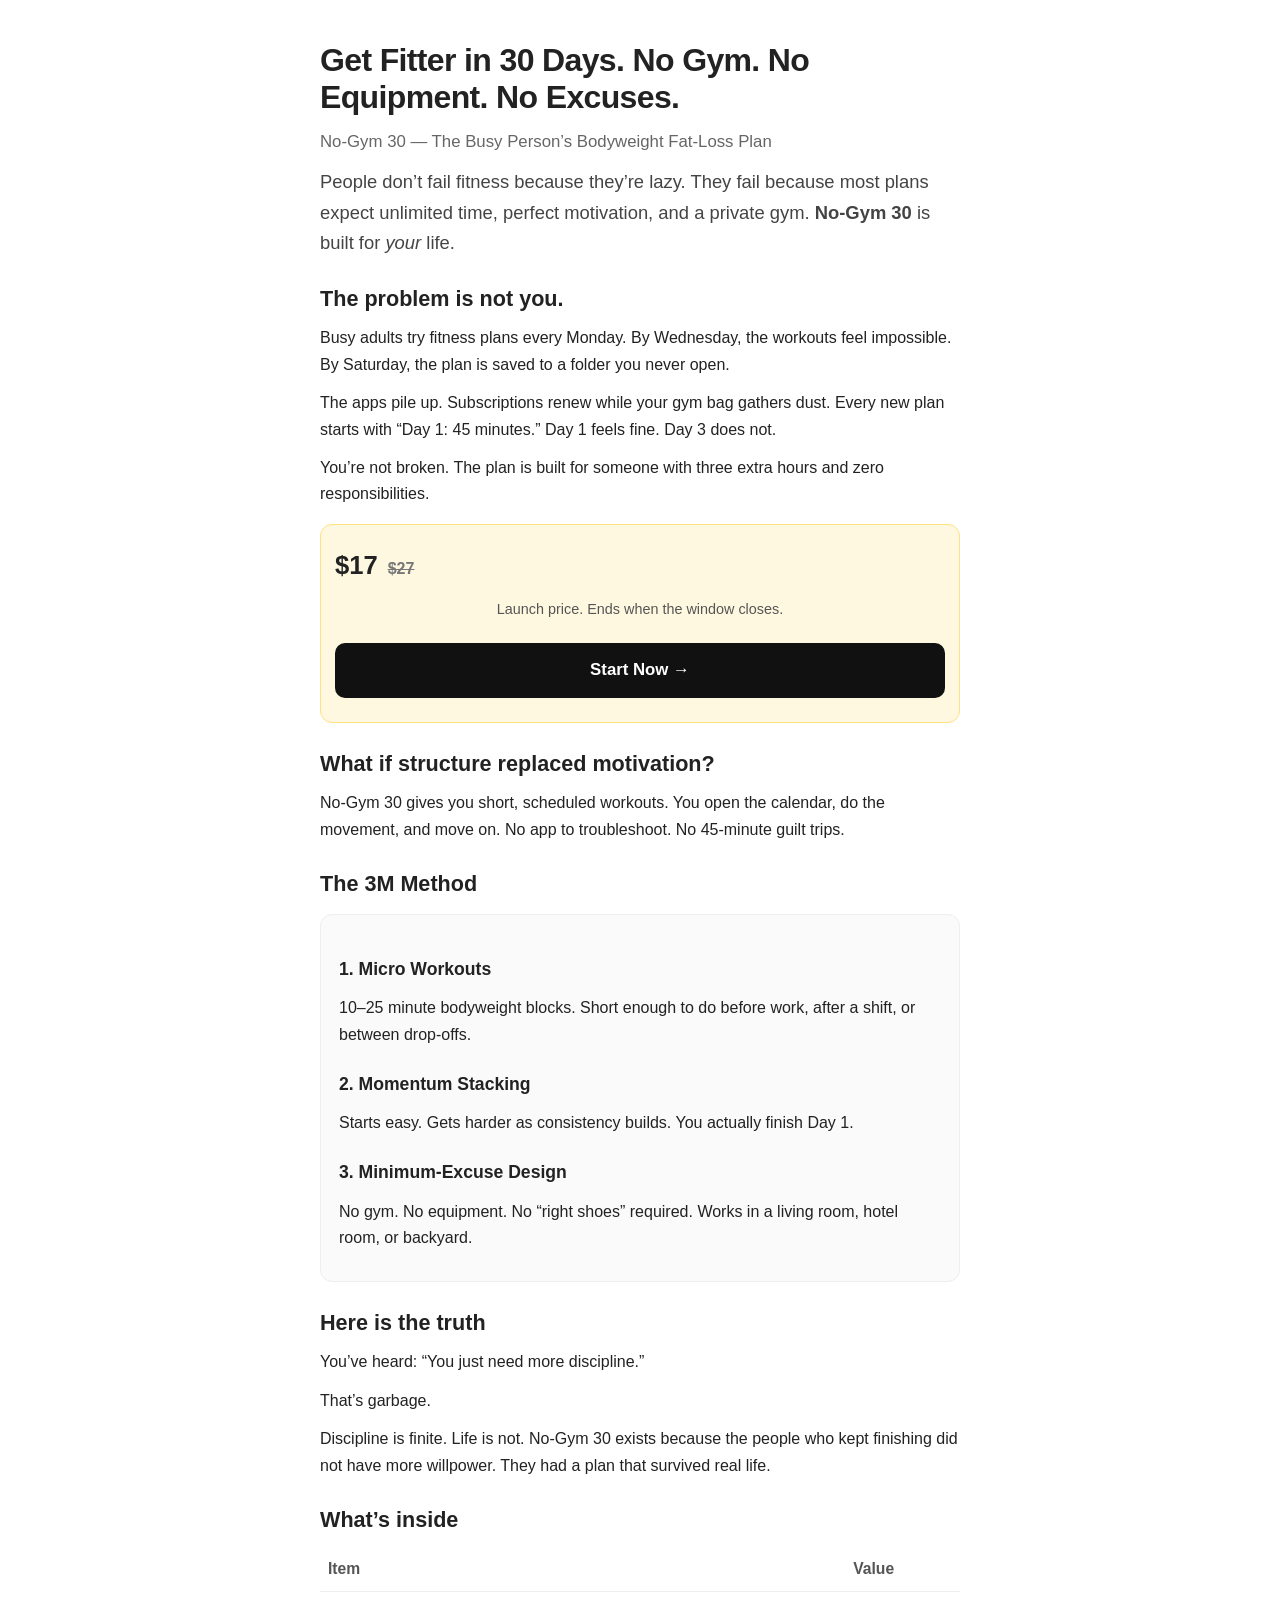
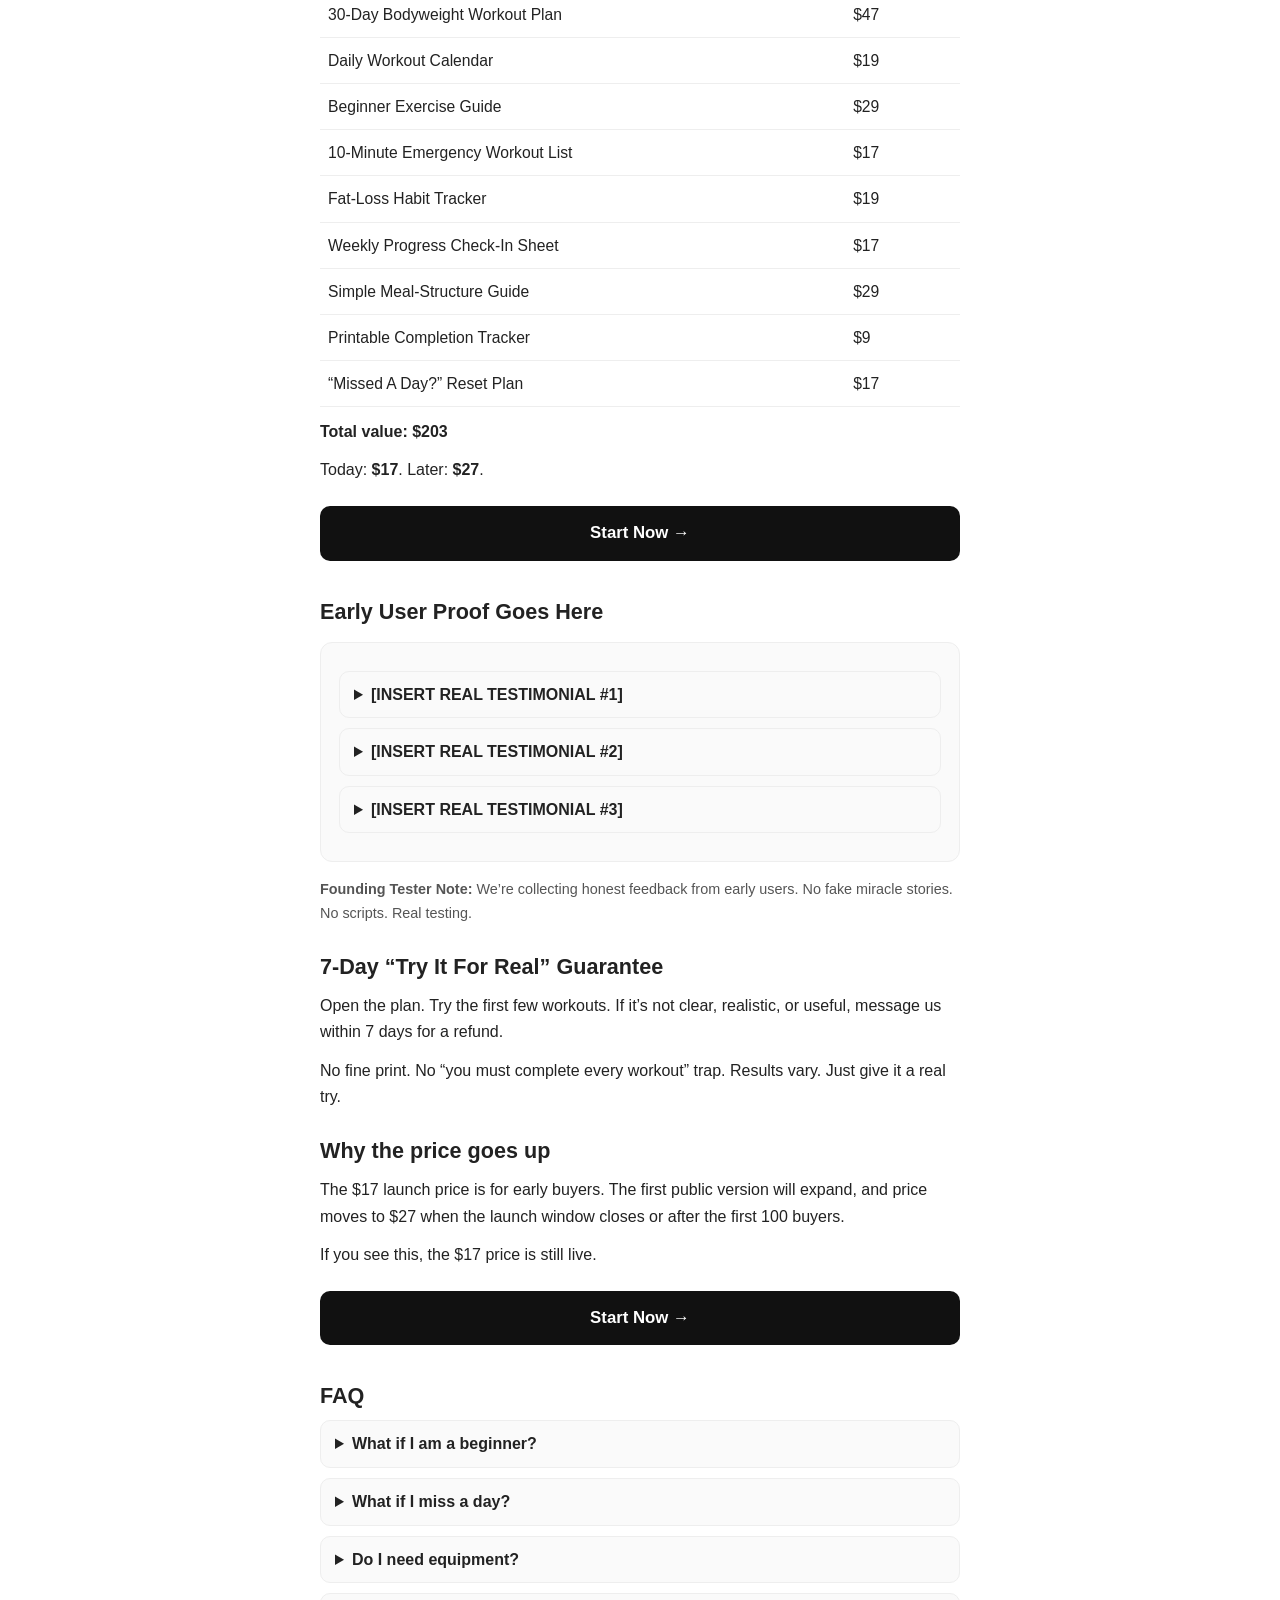
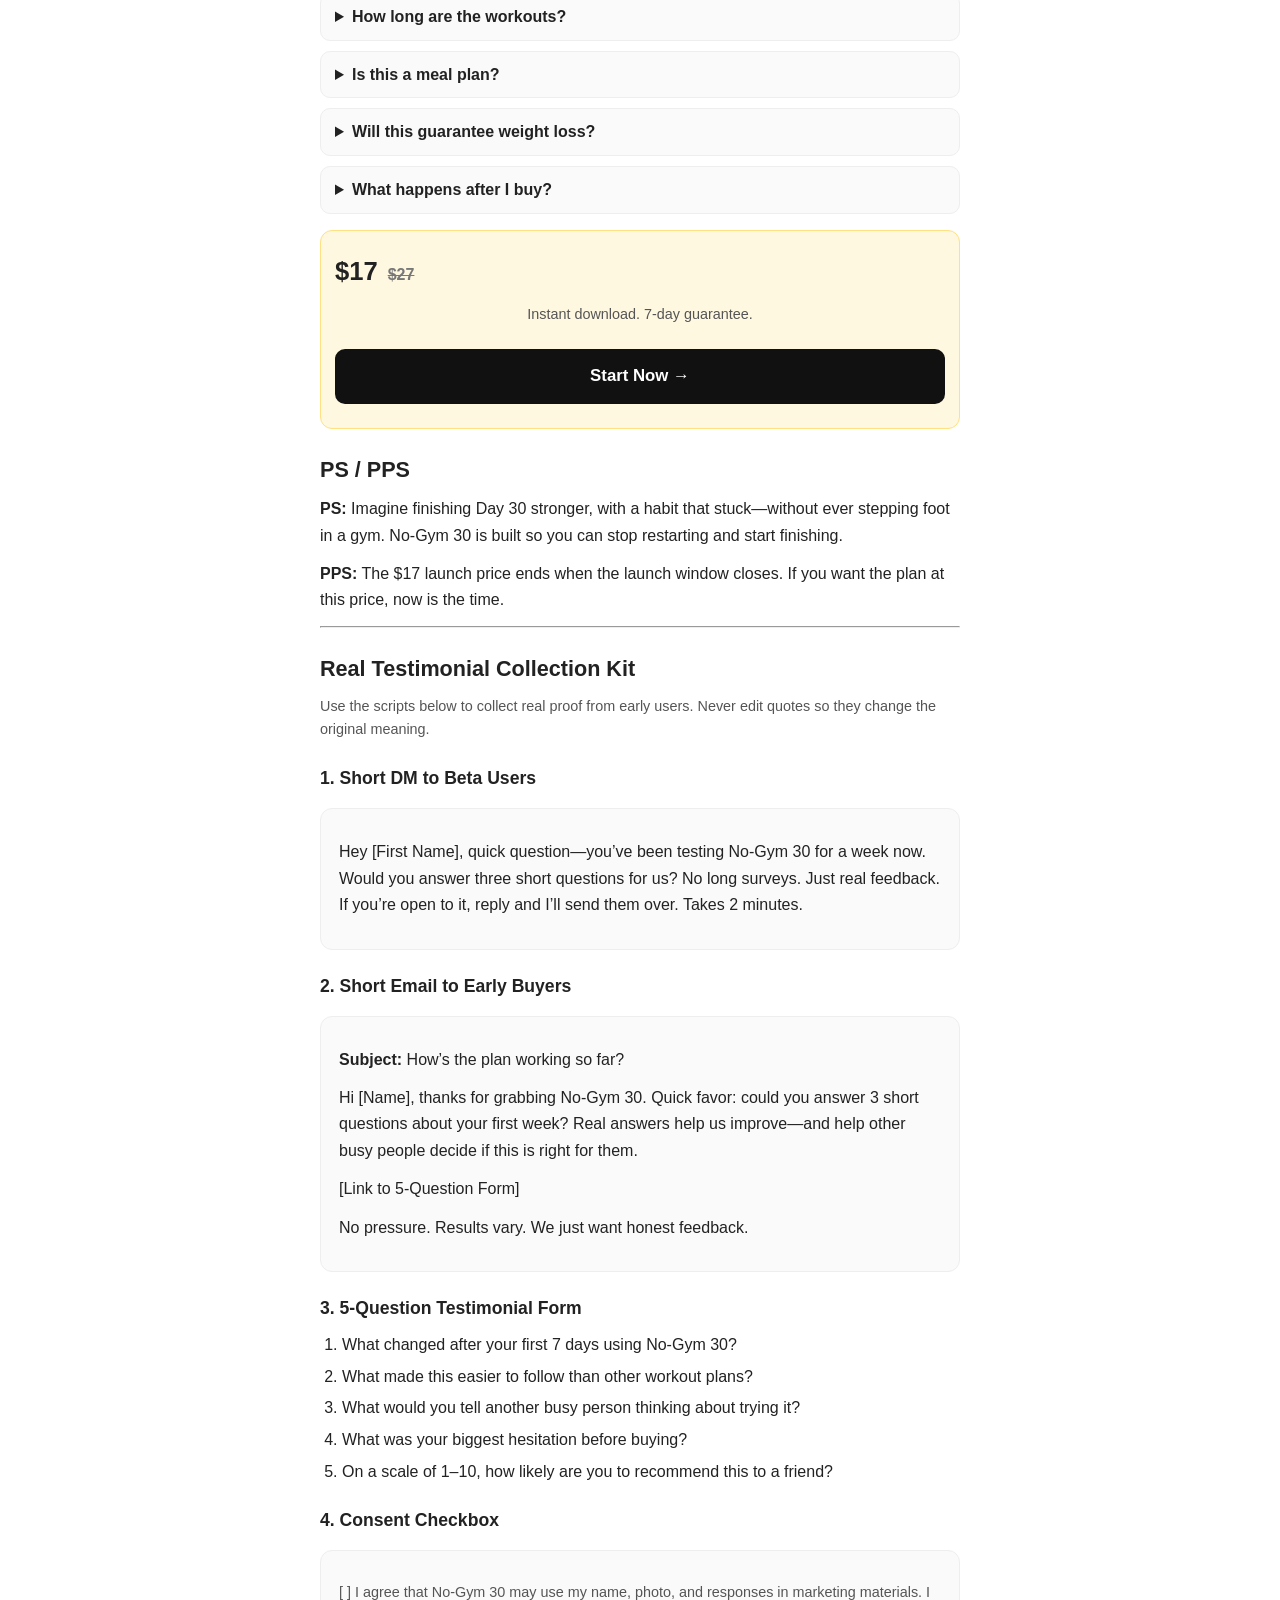
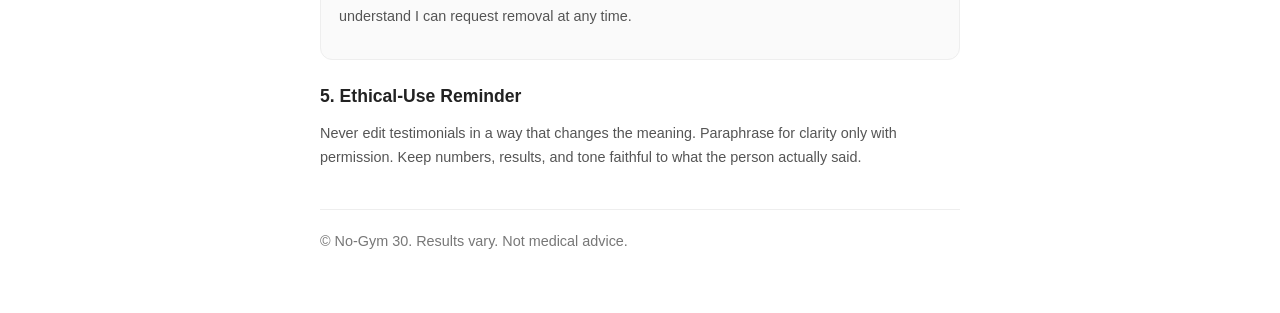
==== index.html @ 61592e8e "Initial No-Gym 30 landing page with checkout" ====
<!DOCTYPE html>
<html lang="en">
<head>
<meta charset="UTF-8">
<meta name="viewport" content="width=device-width, initial-scale=1.0">
<title>No-Gym 30 — The Busy Person’s Bodyweight Fat-Loss Plan</title>
<meta name="description" content="A simple, structured 30-day bodyweight plan for busy adults. No gym. No equipment. No long workouts. Start at $17.">
<style>
  * { box-sizing: border-box; }
  body {
    margin: 0;
    font-family: -apple-system, BlinkMacSystemFont, "Segoe UI", Roboto, Helvetica, Arial, sans-serif;
    color: #222;
    background: #fff;
    line-height: 1.6;
    -webkit-font-smoothing: antialiased;
  }
  .container {
    max-width: 680px;
    margin: 0 auto;
    padding: 24px 20px 60px;
  }
  h1 {
    font-size: 2rem;
    line-height: 1.15;
    font-weight: 800;
    letter-spacing: -0.02em;
    margin: 18px 0 8px;
  }
  h2 {
    font-size: 1.35rem;
    line-height: 1.25;
    font-weight: 700;
    margin: 28px 0 10px;
  }
  h3 {
    font-size: 1.1rem;
    font-weight: 700;
    margin: 22px 0 8px;
  }
  p {
    font-size: 1rem;
    line-height: 1.65;
    margin: 12px 0;
  }
  .lead {
    font-size: 1.15rem;
    color: #444;
  }
  .tagline {
    color: #666;
    font-size: 1.05rem;
  }
  .btn {
    display: inline-block;
    background: #111;
    color: #fff;
    padding: 14px 18px;
    border-radius: 10px;
    font-weight: 700;
    text-decoration: none;
    font-size: 1.05rem;
    width: 100%;
    text-align: center;
    margin: 10px 0;
    border: none;
    cursor: pointer;
  }
  .btn:hover { background: #222; }
  .price-row {
    display: flex;
    align-items: baseline;
    gap: 10px;
    margin: 6px 0 4px;
    font-weight: 700;
  }
  .price-now { font-size: 1.6rem; }
  .price-was { font-size: 1rem; color: #777; text-decoration: line-through; }
  .box {
    background: #fafafa;
    border: 1px solid #eee;
    border-radius: 12px;
    padding: 18px;
    margin: 16px 0;
  }
  ul, ol {
    padding-left: 22px;
    margin: 10px 0;
  }
  li { margin: 6px 0; }
  table {
    width: 100%;
    border-collapse: collapse;
    margin: 12px 0;
  }
  th, td {
    text-align: left;
    padding: 10px 8px;
    border-bottom: 1px solid #eee;
    font-size: 0.98rem;
  }
  th { color: #555; font-weight: 600; }
  .small { color: #555; font-size: 0.9rem; }
  .cta-strip {
    background: #fff8e1;
    border: 1px solid #ffe082;
    border-radius: 12px;
    padding: 14px;
    margin: 16px 0;
    text-align: center;
  }
  details {
    border: 1px solid #eee;
    border-radius: 10px;
    padding: 10px 14px;
    margin: 10px 0;
    background: #fafafa;
  }
  summary { font-weight: 700; cursor: pointer; }
  .hidden { display: none; }
</style>
</head>
<body>
<div class="container">
  <header>
    <h1>Get Fitter in 30 Days. No Gym. No Equipment. No Excuses.</h1>
    <p class="tagline">No-Gym 30 — The Busy Person’s Bodyweight Fat-Loss Plan</p>
  </header>

  <p class="lead">
    People don’t fail fitness because they’re lazy. They fail because most plans expect unlimited time, perfect motivation, and a private gym. <strong>No-Gym 30</strong> is built for <em>your</em> life.
  </p>

  <h2>The problem is not you.</h2>
  <p>Busy adults try fitness plans every Monday. By Wednesday, the workouts feel impossible. By Saturday, the plan is saved to a folder you never open.</p>
  <p>The apps pile up. Subscriptions renew while your gym bag gathers dust. Every new plan starts with “Day 1: 45 minutes.” Day 1 feels fine. Day 3 does not.</p>
  <p>You’re not broken. The plan is built for someone with three extra hours and zero responsibilities.</p>

  <div class="cta-strip">
    <div class="price-row">
      <div class="price-now">$17</div>
      <div class="price-was">$27</div>
    </div>
    <p class="small">Launch price. Ends when the window closes.</p>
    <a class="btn" href="https://www.paypal.com/ncp/payment/SZ6G72LDYJDAL">Start Now →</a>
  </div>

  <h2>What if structure replaced motivation?</h2>
  <p>No-Gym 30 gives you short, scheduled workouts. You open the calendar, do the movement, and move on. No app to troubleshoot. No 45-minute guilt trips.</p>

  <h2>The 3M Method</h2>
  <div class="box">
    <h3>1. Micro Workouts</h3>
    <p>10–25 minute bodyweight blocks. Short enough to do before work, after a shift, or between drop-offs.</p>

    <h3>2. Momentum Stacking</h3>
    <p>Starts easy. Gets harder as consistency builds. You actually finish Day 1.</p>

    <h3>3. Minimum-Excuse Design</h3>
    <p>No gym. No equipment. No “right shoes” required. Works in a living room, hotel room, or backyard.</p>
  </div>

  <h2>Here is the truth</h2>
  <p>You’ve heard: “You just need more discipline.”</p>
  <p>That’s garbage.</p>
  <p>Discipline is finite. Life is not. No-Gym 30 exists because the people who kept finishing did not have more willpower. They had a plan that survived real life.</p>

  <h2>What’s inside</h2>
  <table>
    <tr><th>Item</th><th>Value</th></tr>
    <tr><td>30-Day Bodyweight Workout Plan</td><td>$47</td></tr>
    <tr><td>Daily Workout Calendar</td><td>$19</td></tr>
    <tr><td>Beginner Exercise Guide</td><td>$29</td></tr>
    <tr><td>10-Minute Emergency Workout List</td><td>$17</td></tr>
    <tr><td>Fat-Loss Habit Tracker</td><td>$19</td></tr>
    <tr><td>Weekly Progress Check-In Sheet</td><td>$17</td></tr>
    <tr><td>Simple Meal-Structure Guide</td><td>$29</td></tr>
    <tr><td>Printable Completion Tracker</td><td>$9</td></tr>
    <tr><td>“Missed A Day?” Reset Plan</td><td>$17</td></tr>
  </table>
  <p><strong>Total value: $203</strong></p>
  <p>Today: <strong>$17</strong>. Later: <strong>$27</strong>.</p>

  <a class="btn" href="https://www.paypal.com/ncp/payment/SZ6G72LDYJDAL">Start Now →</a>

  <h2>Early User Proof Goes Here</h2>
  <div class="box">
    <details>
      <summary>[INSERT REAL TESTIMONIAL #1]</summary>
      <p class="small"><strong>Prompt:</strong> “What changed after your first 7 days using No-Gym 30?”</p>
      <p class="small">Insert real quote here. Name and photo only if they consent.</p>
    </details>
    <details>
      <summary>[INSERT REAL TESTIMONIAL #2]</summary>
      <p class="small"><strong>Prompt:</strong> “What made this easier to follow than other workout plans?”</p>
      <p class="small">Insert real quote here.</p>
    </details>
    <details>
      <summary>[INSERT REAL TESTIMONIAL #3]</summary>
      <p class="small"><strong>Prompt:</strong> “What would you tell another busy person thinking about trying it?”</p>
      <p class="small">Insert real quote here.</p>
    </details>
  </div>
  <p class="small"><strong>Founding Tester Note:</strong> We’re collecting honest feedback from early users. No fake miracle stories. No scripts. Real testing.</p>

  <h2>7-Day “Try It For Real” Guarantee</h2>
  <p>Open the plan. Try the first few workouts. If it’s not clear, realistic, or useful, message us within 7 days for a refund.</p>
  <p>No fine print. No “you must complete every workout” trap. Results vary. Just give it a real try.</p>

  <h2>Why the price goes up</h2>
  <p>The $17 launch price is for early buyers. The first public version will expand, and price moves to $27 when the launch window closes or after the first 100 buyers.</p>
  <p>If you see this, the $17 price is still live.</p>

  <a class="btn" href="https://www.paypal.com/ncp/payment/SZ6G72LDYJDAL">Start Now →</a>

  <h2>FAQ</h2>
  <details>
    <summary>What if I am a beginner?</summary>
    <p>Perfect. The plan starts easy and adds difficulty gradually. The Beginner Exercise Guide explains every movement.</p>
  </details>
  <details>
    <summary>What if I miss a day?</summary>
    <p>Use the “Missed A Day?” Reset Plan. One off day does not ruin the process.</p>
  </details>
  <details>
    <summary>Do I need equipment?</summary>
    <p>No. Every workout uses bodyweight only.</p>
  </details>
  <details>
    <summary>How long are the workouts?</summary>
    <p>10–25 minutes. Some days shorter. A few longer. All built for real schedules.</p>
  </details>
  <details>
    <summary>Is this a meal plan?</summary>
    <p>No. It includes a Simple Meal-Structure Guide for basic fat-loss nutrition habits. No extreme diets.</p>
  </details>
  <details>
    <summary>Will this guarantee weight loss?</summary>
    <p>No plan guarantees specific results. We guarantee a usable, realistic program. Results depend on consistency, starting point, and effort.</p>
  </details>
  <details>
    <summary>What happens after I buy?</summary>
    <p>Instant digital access. Download the files, open the calendar, start Day 1 in minutes.</p>
  </details>

  <div class="cta-strip">
    <div class="price-row">
      <div class="price-now">$17</div>
      <div class="price-was">$27</div>
    </div>
    <p class="small">Instant download. 7-day guarantee.</p>
    <a class="btn" href="https://www.paypal.com/ncp/payment/SZ6G72LDYJDAL">Start Now →</a>
  </div>

  <h2>PS / PPS</h2>
  <p><strong>PS:</strong> Imagine finishing Day 30 stronger, with a habit that stuck—without ever stepping foot in a gym. No-Gym 30 is built so you can stop restarting and start finishing.</p>
  <p><strong>PPS:</strong> The $17 launch price ends when the launch window closes. If you want the plan at this price, now is the time.</p>

  <hr>
  <h2>Real Testimonial Collection Kit</h2>
  <p class="small">Use the scripts below to collect real proof from early users. Never edit quotes so they change the original meaning.</p>

  <h3>1. Short DM to Beta Users</h3>
  <div class="box">
    <p>Hey [First Name], quick question—you’ve been testing No-Gym 30 for a week now. Would you answer three short questions for us? No long surveys. Just real feedback. If you’re open to it, reply and I’ll send them over. Takes 2 minutes.</p>
  </div>

  <h3>2. Short Email to Early Buyers</h3>
  <div class="box">
    <p><strong>Subject:</strong> How’s the plan working so far?</p>
    <p>Hi [Name], thanks for grabbing No-Gym 30. Quick favor: could you answer 3 short questions about your first week? Real answers help us improve—and help other busy people decide if this is right for them.</p>
    <p>[Link to 5-Question Form]</p>
    <p>No pressure. Results vary. We just want honest feedback.</p>
  </div>

  <h3>3. 5-Question Testimonial Form</h3>
  <ol>
    <li>What changed after your first 7 days using No-Gym 30?</li>
    <li>What made this easier to follow than other workout plans?</li>
    <li>What would you tell another busy person thinking about trying it?</li>
    <li>What was your biggest hesitation before buying?</li>
    <li>On a scale of 1–10, how likely are you to recommend this to a friend?</li>
  </ol>

  <h3>4. Consent Checkbox</h3>
  <div class="box">
    <p class="small">[ ] I agree that No-Gym 30 may use my name, photo, and responses in marketing materials. I understand I can request removal at any time.</p>
  </div>

  <h3>5. Ethical-Use Reminder</h3>
  <p class="small">Never edit testimonials in a way that changes the meaning. Paraphrase for clarity only with permission. Keep numbers, results, and tone faithful to what the person actually said.</p>

  <footer style="margin-top: 40px; padding-top: 20px; border-top: 1px solid #eee; color: #777; font-size: 0.9rem;">
    © No-Gym 30. Results vary. Not medical advice.
  </footer>
</div>
</body>
</html>
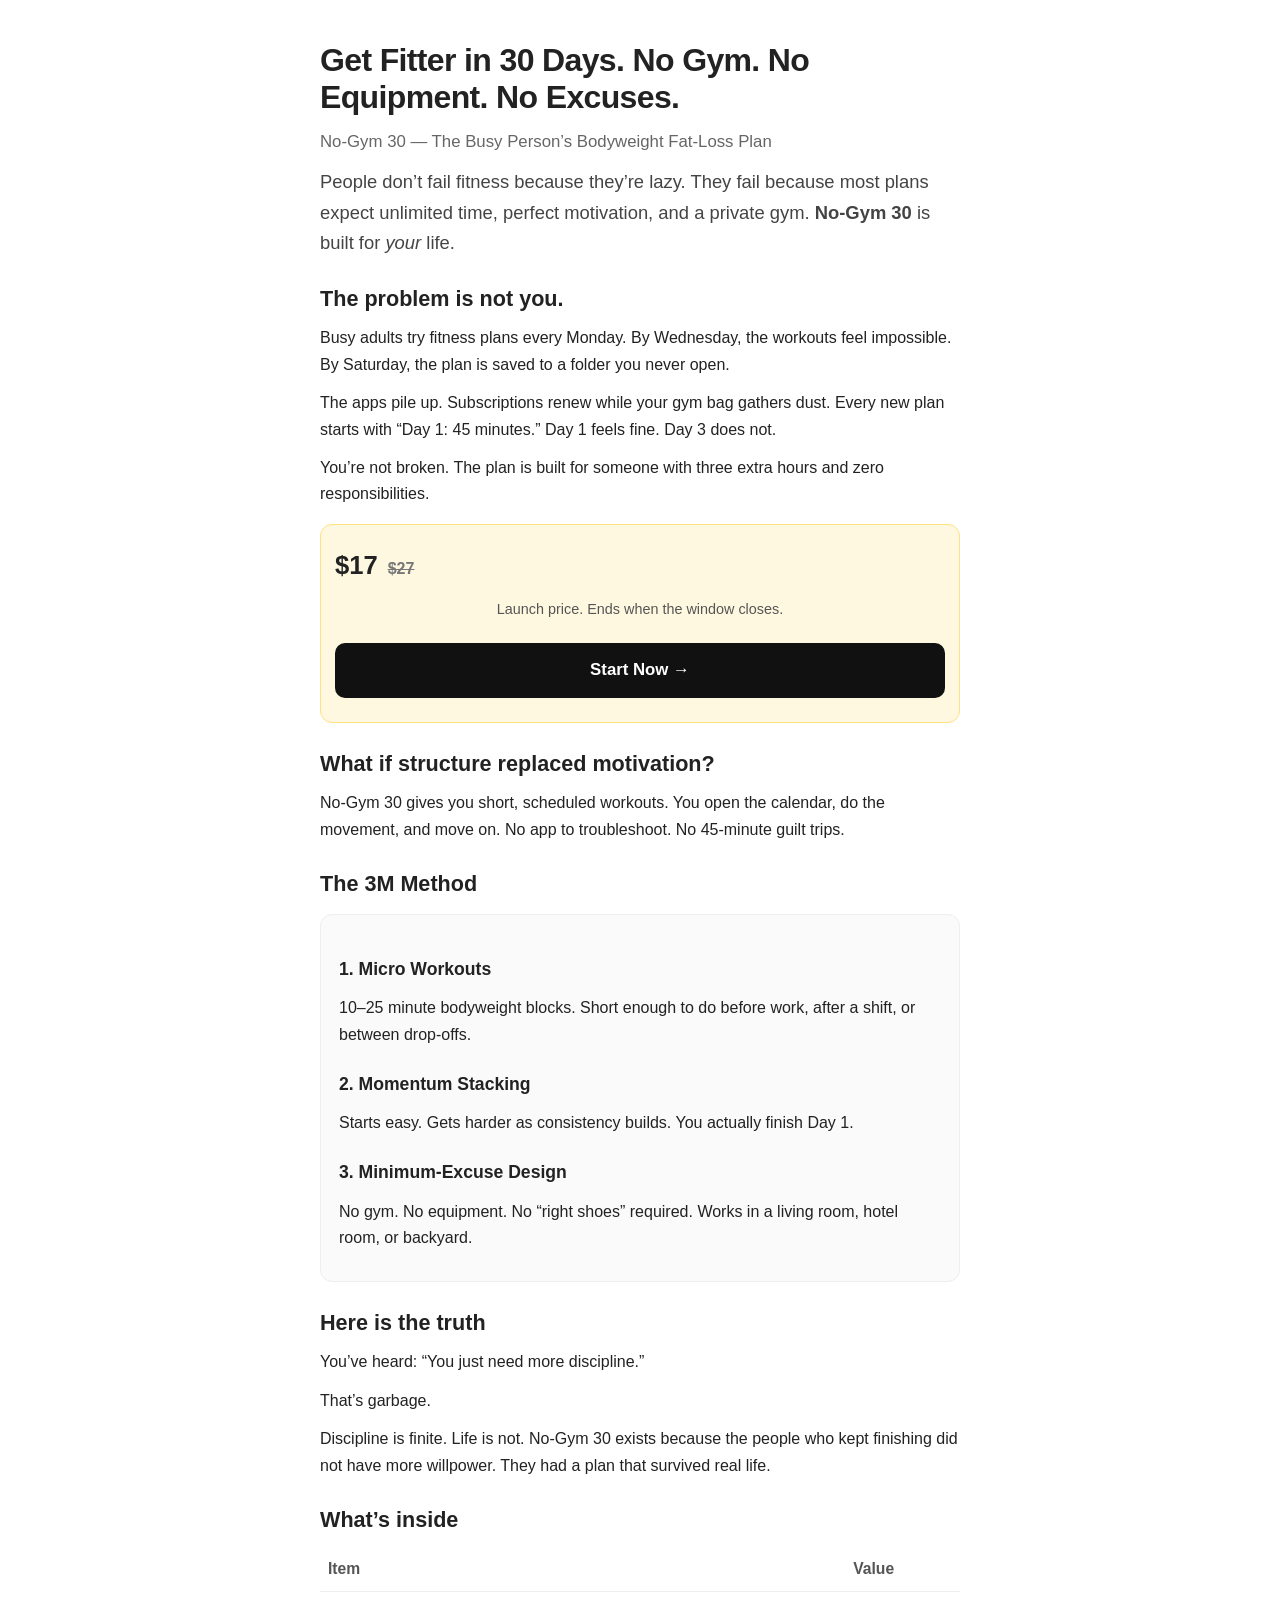
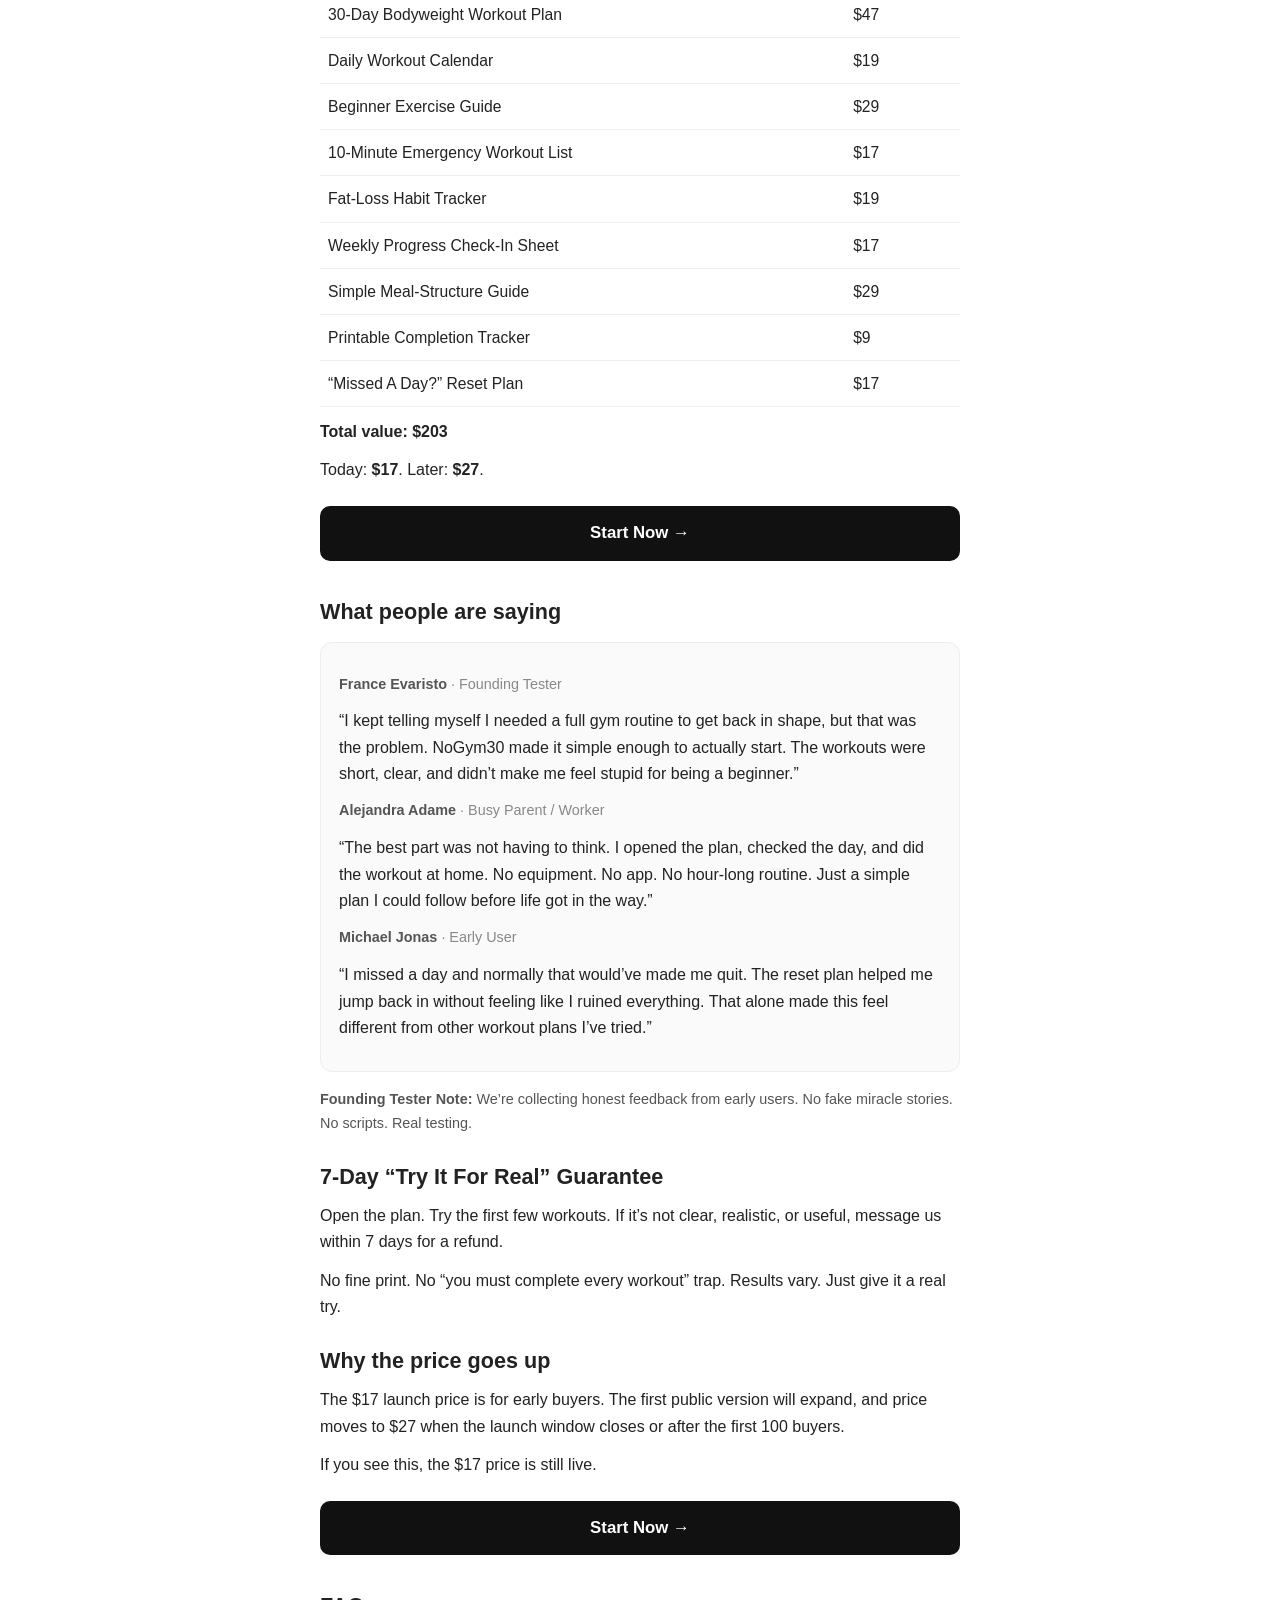
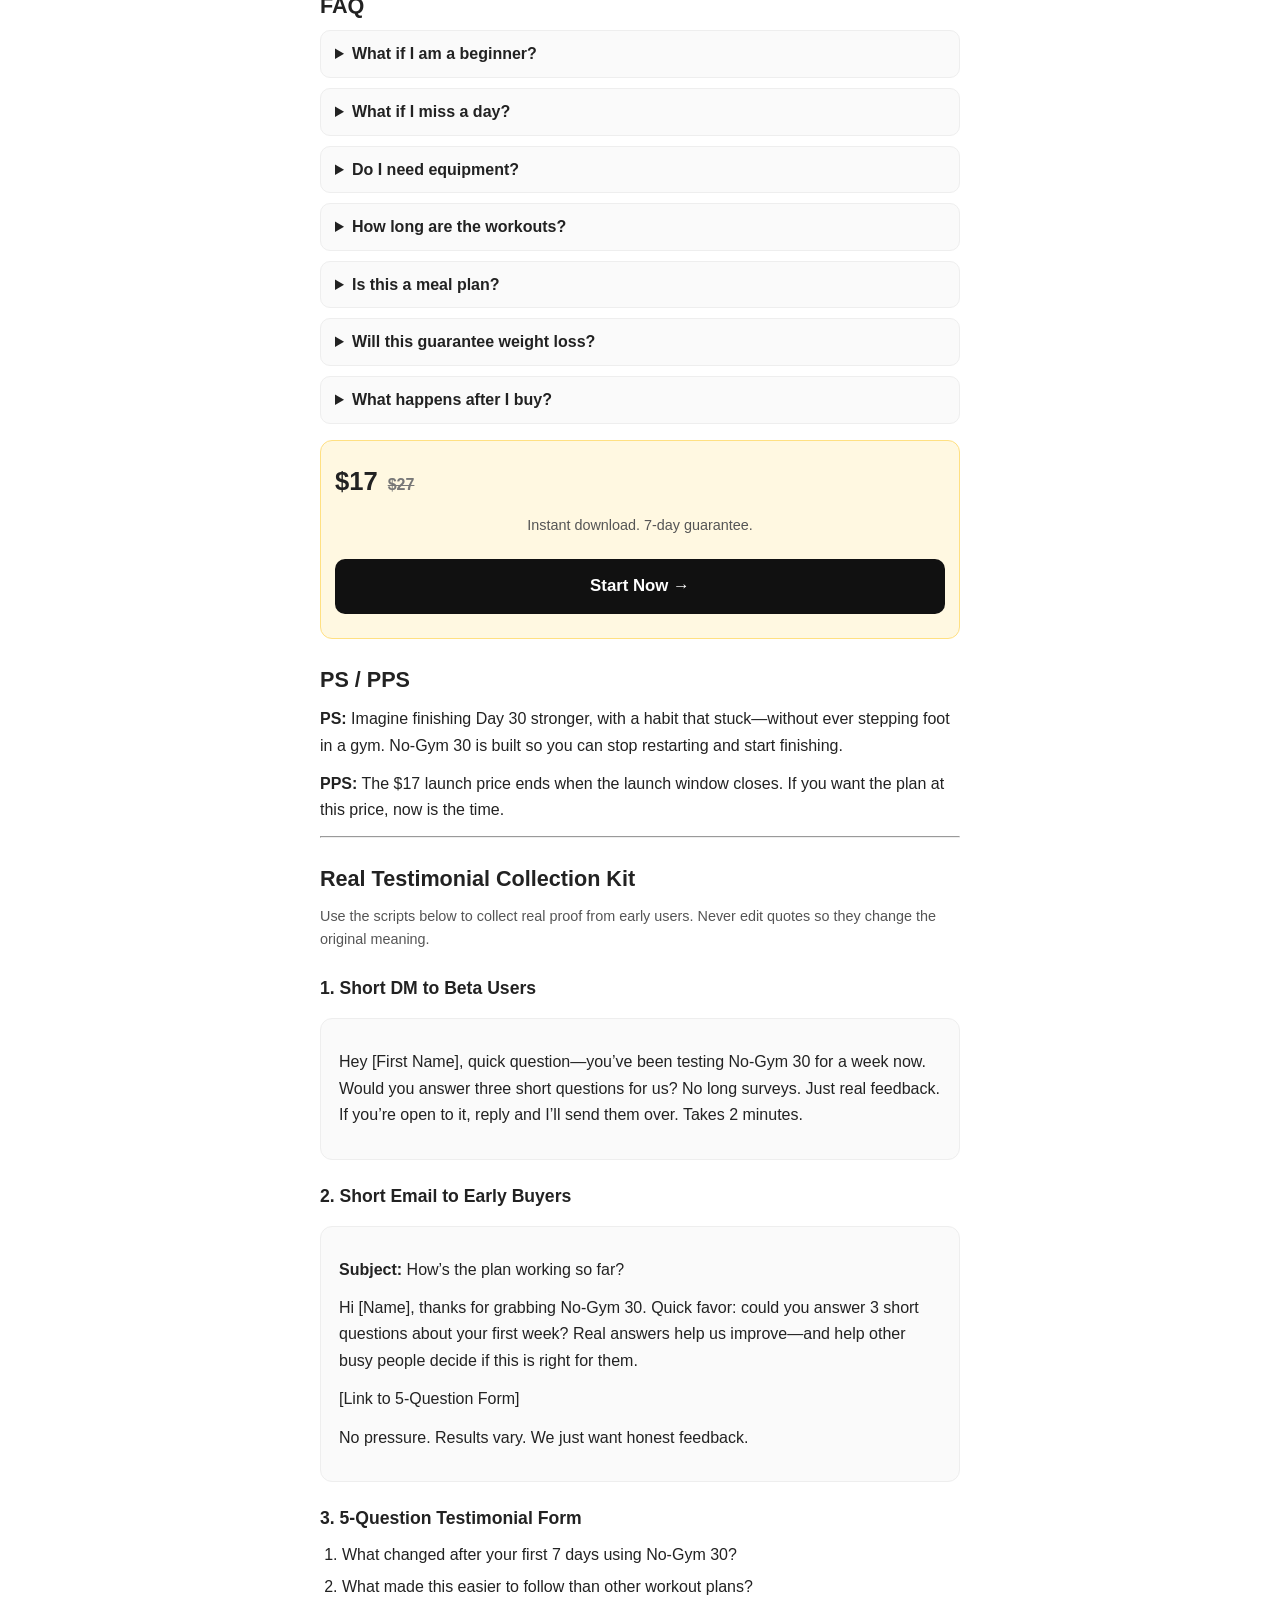
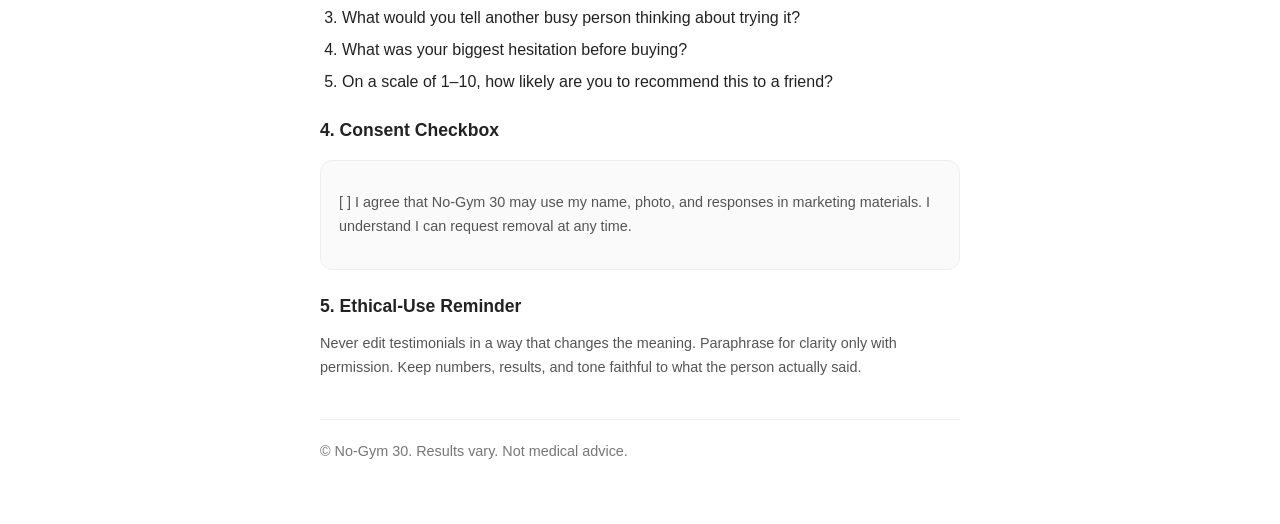
==== commit 66f12d58: "Add real testimonials to live sales page" ====
--- a/index.html
+++ b/index.html
@@ -183,23 +183,16 @@
 
   <a class="btn" href="https://www.paypal.com/ncp/payment/SZ6G72LDYJDAL">Start Now →</a>
 
-  <h2>Early User Proof Goes Here</h2>
-  <div class="box">
-    <details>
-      <summary>[INSERT REAL TESTIMONIAL #1]</summary>
-      <p class="small"><strong>Prompt:</strong> “What changed after your first 7 days using No-Gym 30?”</p>
-      <p class="small">Insert real quote here. Name and photo only if they consent.</p>
-    </details>
-    <details>
-      <summary>[INSERT REAL TESTIMONIAL #2]</summary>
-      <p class="small"><strong>Prompt:</strong> “What made this easier to follow than other workout plans?”</p>
-      <p class="small">Insert real quote here.</p>
-    </details>
-    <details>
-      <summary>[INSERT REAL TESTIMONIAL #3]</summary>
-      <p class="small"><strong>Prompt:</strong> “What would you tell another busy person thinking about trying it?”</p>
-      <p class="small">Insert real quote here.</p>
-    </details>
+  <h2>What people are saying</h2>
+  <div class="box">
+    <p class="small"><strong>France Evaristo</strong> <span style="color:#888;">· Founding Tester</span></p>
+    <p>“I kept telling myself I needed a full gym routine to get back in shape, but that was the problem. NoGym30 made it simple enough to actually start. The workouts were short, clear, and didn’t make me feel stupid for being a beginner.”</p>
+
+    <p class="small"><strong>Alejandra Adame</strong> <span style="color:#888;">· Busy Parent / Worker</span></p>
+    <p>“The best part was not having to think. I opened the plan, checked the day, and did the workout at home. No equipment. No app. No hour-long routine. Just a simple plan I could follow before life got in the way.”</p>
+
+    <p class="small"><strong>Michael Jonas</strong> <span style="color:#888;">· Early User</span></p>
+    <p>“I missed a day and normally that would’ve made me quit. The reset plan helped me jump back in without feeling like I ruined everything. That alone made this feel different from other workout plans I’ve tried.”</p>
   </div>
   <p class="small"><strong>Founding Tester Note:</strong> We’re collecting honest feedback from early users. No fake miracle stories. No scripts. Real testing.</p>
 
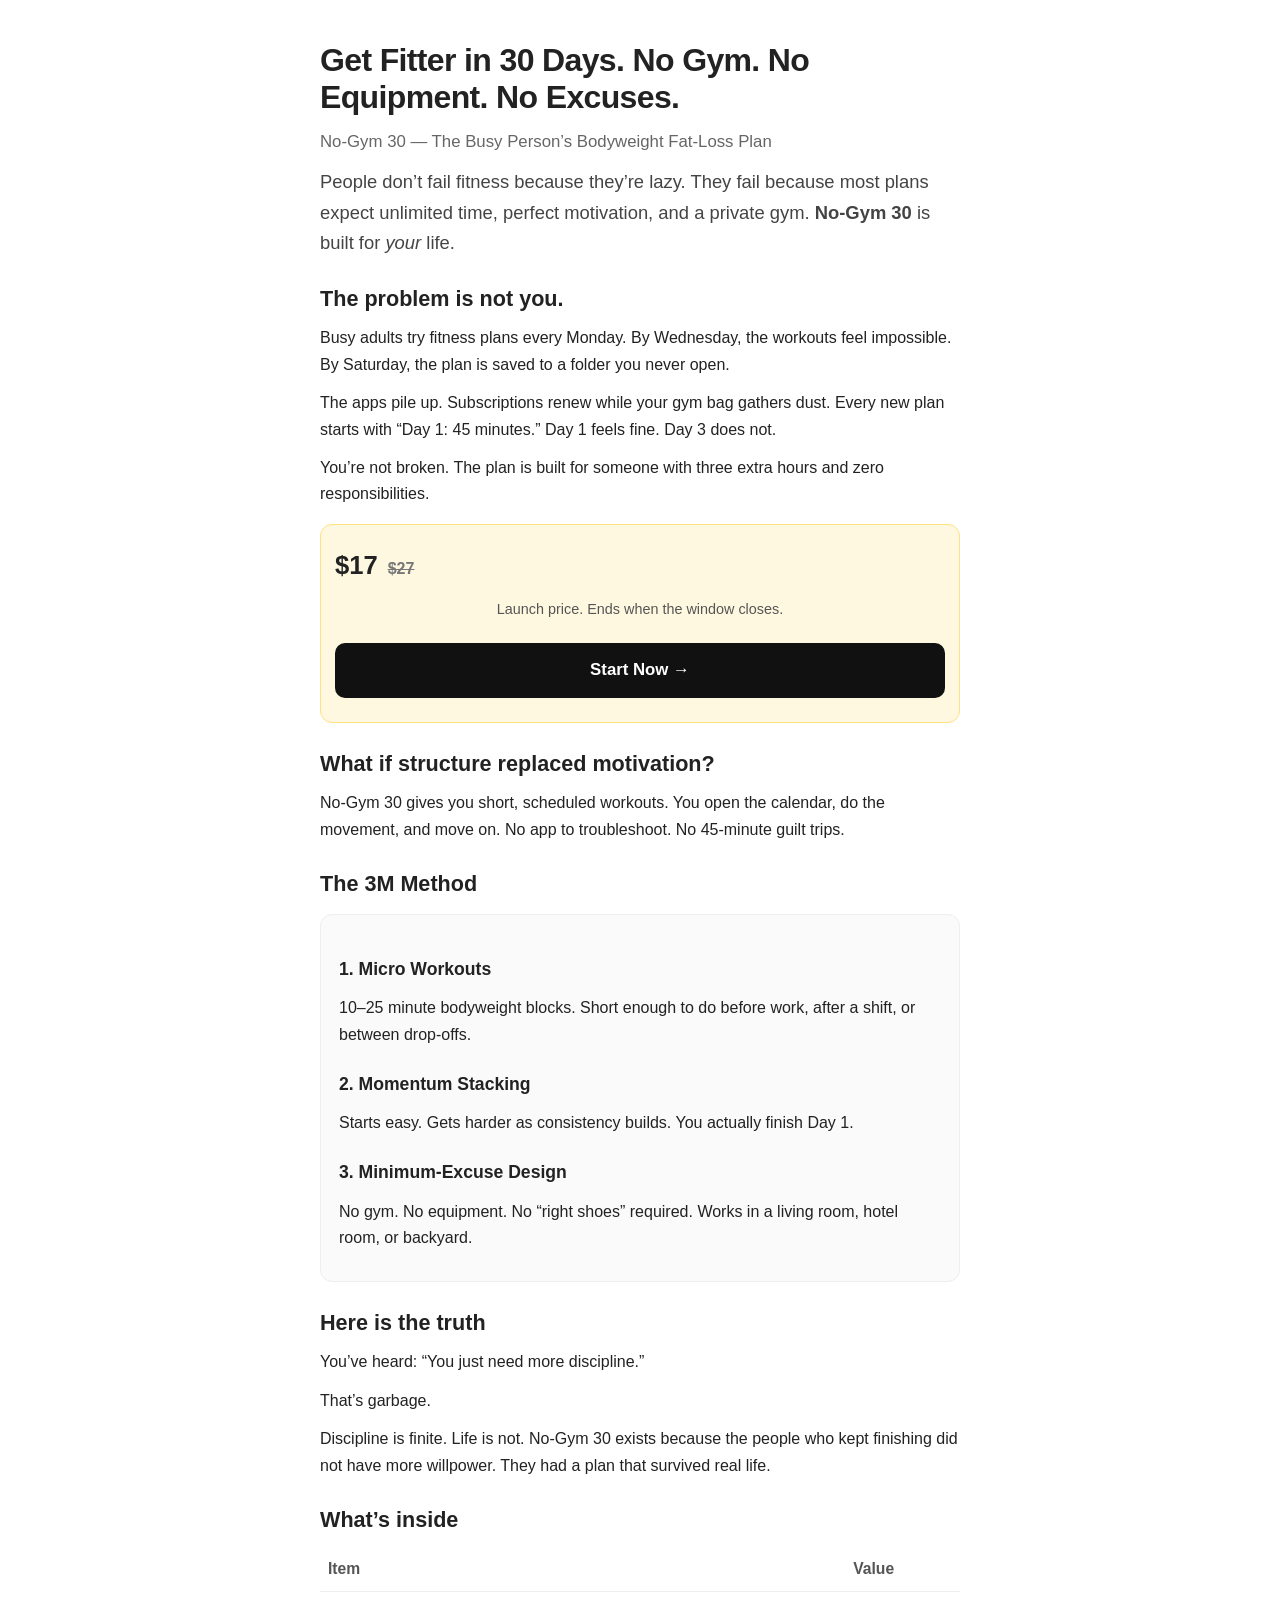
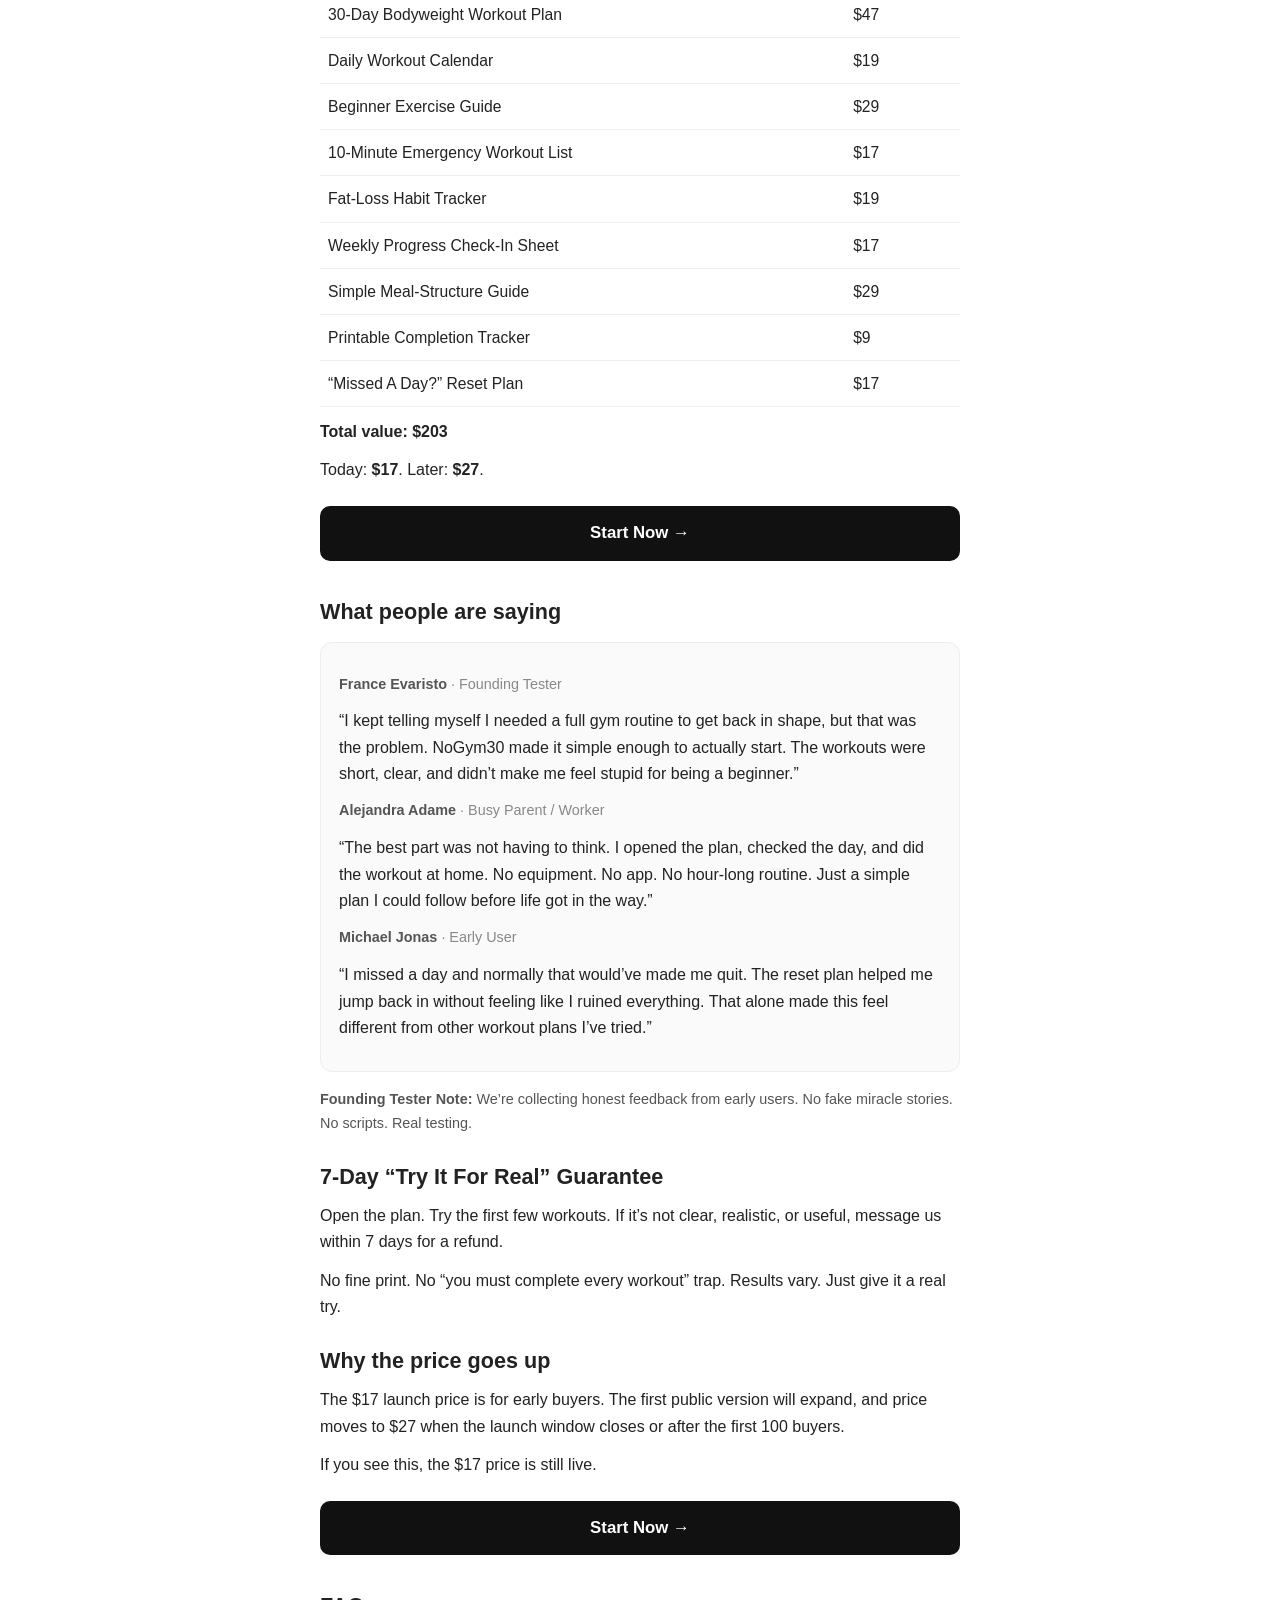
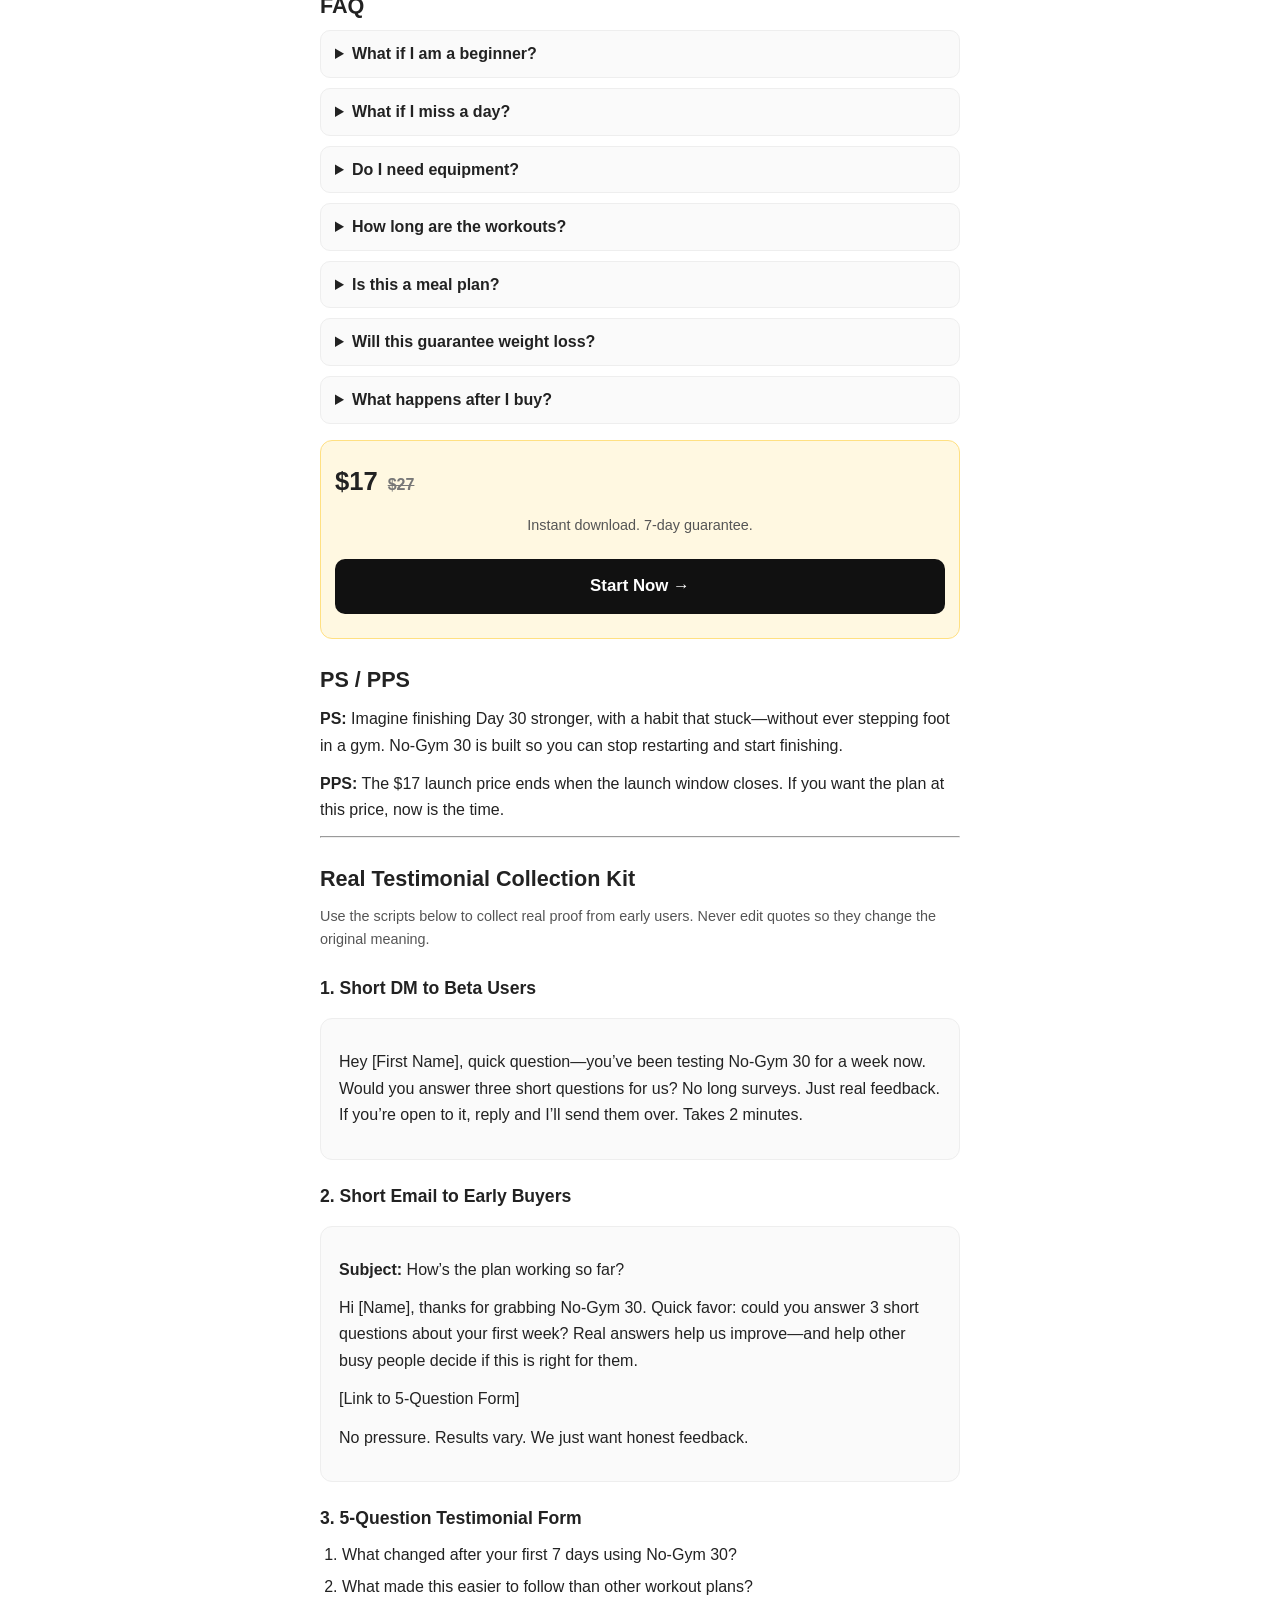
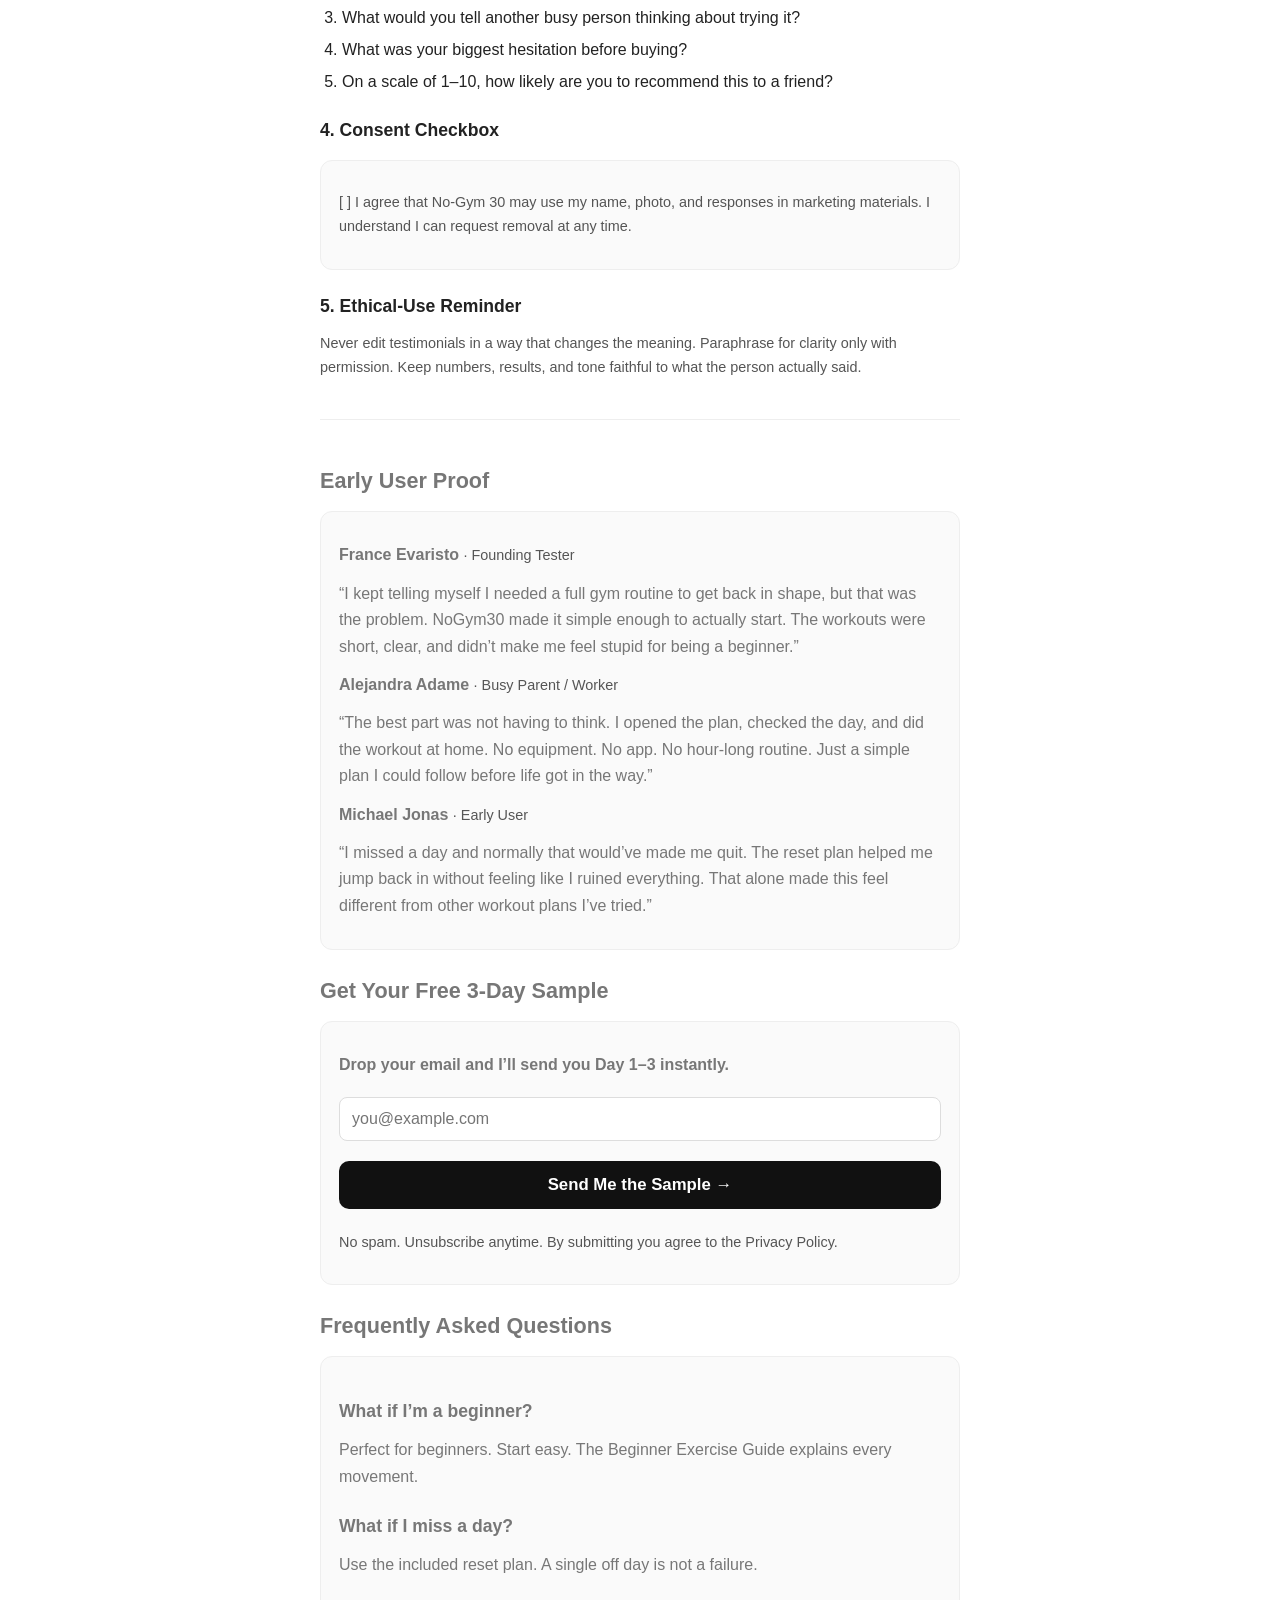
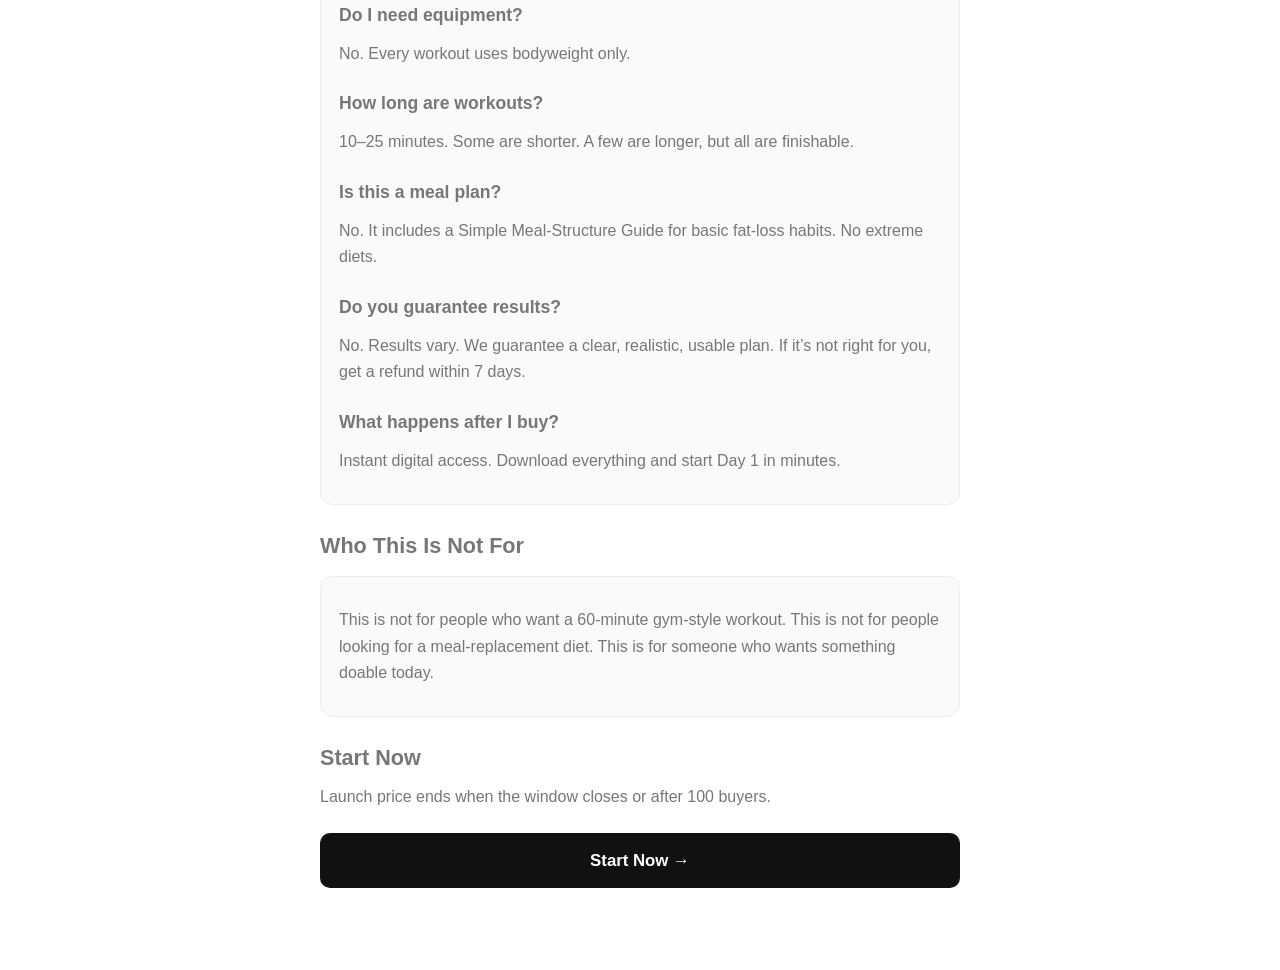
==== commit 342db720: "Add email capture, FAQ, trust sections to live page" ====
--- a/index.html
+++ b/index.html
@@ -3,8 +3,21 @@
 <head>
 <meta charset="UTF-8">
 <meta name="viewport" content="width=device-width, initial-scale=1.0">
-<title>No-Gym 30 — The Busy Person’s Bodyweight Fat-Loss Plan</title>
+<title>No-Gym 30 — The Busy Person's Bodyweight Fat-Loss Plan</title>
 <meta name="description" content="A simple, structured 30-day bodyweight plan for busy adults. No gym. No equipment. No long workouts. Start at $17.">
+
+<!-- Tracking: replace G-XXXXXXXXXX with your GA4 ID, or swap for Plausible -->
+<script async src="https://www.googletagmanager.com/gtag/js?id=G-XXXXXXXXXX"></script>
+<script>
+  window.dataLayer = window.dataLayer || [];
+  function gtag(){dataLayer.push(arguments);}
+  gtag('js', new Date());
+  gtag('config', 'G-XXXXXXXXXX', {
+    page_path: window.location.pathname,
+    enable_link_click_tracking: true,
+    link_selector: 'a[href*="paypal.com"]'
+  });
+</script>
 <style>
   * { box-sizing: border-box; }
   body {
@@ -284,8 +297,58 @@
   <p class="small">Never edit testimonials in a way that changes the meaning. Paraphrase for clarity only with permission. Keep numbers, results, and tone faithful to what the person actually said.</p>
 
   <footer style="margin-top: 40px; padding-top: 20px; border-top: 1px solid #eee; color: #777; font-size: 0.9rem;">
-    © No-Gym 30. Results vary. Not medical advice.
-  </footer>
-</div>
-</body>
-</html>
+    <h2>Early User Proof</h2>
+    <div class="box">
+    <p><strong>France Evaristo</strong> <span class="small">· Founding Tester</span></p>
+    <p>“I kept telling myself I needed a full gym routine to get back in shape, but that was the problem. NoGym30 made it simple enough to actually start. The workouts were short, clear, and didn’t make me feel stupid for being a beginner.”</p>
+    <p><strong>Alejandra Adame</strong> <span class="small">· Busy Parent / Worker</span></p>
+    <p>“The best part was not having to think. I opened the plan, checked the day, and did the workout at home. No equipment. No app. No hour-long routine. Just a simple plan I could follow before life got in the way.”</p>
+    <p><strong>Michael Jonas</strong> <span class="small">· Early User</span></p>
+    <p>“I missed a day and normally that would’ve made me quit. The reset plan helped me jump back in without feeling like I ruined everything. That alone made this feel different from other workout plans I’ve tried.”</p>
+    </div>
+
+    <h2>Get Your Free 3-Day Sample</h2>
+    <div class="box">
+    <p><strong>Drop your email and I’ll send you Day 1–3 instantly.</strong></p>
+    <form action="https://docs.google.com/forms/d/e/FORM_ID_HERE/formResponse" method="post" style="margin:10px 0;">
+    <input type="email" name="entry.EMAIL" placeholder="you@example.com" required style="width:100%;padding:12px;border-radius:8px;border:1px solid #ddd;font-size:16px;margin:6px 0 10px;">
+    <button class="btn" type="submit">Send Me the Sample →</button>
+    </form>
+    <p class="small">No spam. Unsubscribe anytime. By submitting you agree to the Privacy Policy.</p>
+    </div>
+
+    <h2>Frequently Asked Questions</h2>
+    <div class="box">
+    <h3>What if I’m a beginner?</h3>
+    <p>Perfect for beginners. Start easy. The Beginner Exercise Guide explains every movement.</p>
+
+    <h3>What if I miss a day?</h3>
+    <p>Use the included reset plan. A single off day is not a failure.</p>
+
+    <h3>Do I need equipment?</h3>
+    <p>No. Every workout uses bodyweight only.</p>
+
+    <h3>How long are workouts?</h3>
+    <p>10–25 minutes. Some are shorter. A few are longer, but all are finishable.</p>
+
+    <h3>Is this a meal plan?</h3>
+    <p>No. It includes a Simple Meal-Structure Guide for basic fat-loss habits. No extreme diets.</p>
+
+    <h3>Do you guarantee results?</h3>
+    <p>No. Results vary. We guarantee a clear, realistic, usable plan. If it’s not right for you, get a refund within 7 days.</p>
+
+    <h3>What happens after I buy?</h3>
+    <p>Instant digital access. Download everything and start Day 1 in minutes.</p>
+    </div>
+
+    <h2>Who This Is Not For</h2>
+    <div class="box">
+    <p>This is not for people who want a 60-minute gym-style workout. This is not for people looking for a meal-replacement diet. This is for someone who wants something doable today.</p>
+    </div>
+
+    <h2>Start Now</h2>
+    <p>Launch price ends when the window closes or after 100 buyers.</p>
+    <p><a class="btn" href="https://www.paypal.com/ncp/payment/SZ6G72LDYJDAL">Start Now →</a></p>
+    </div>
+    </body>
+    </html>
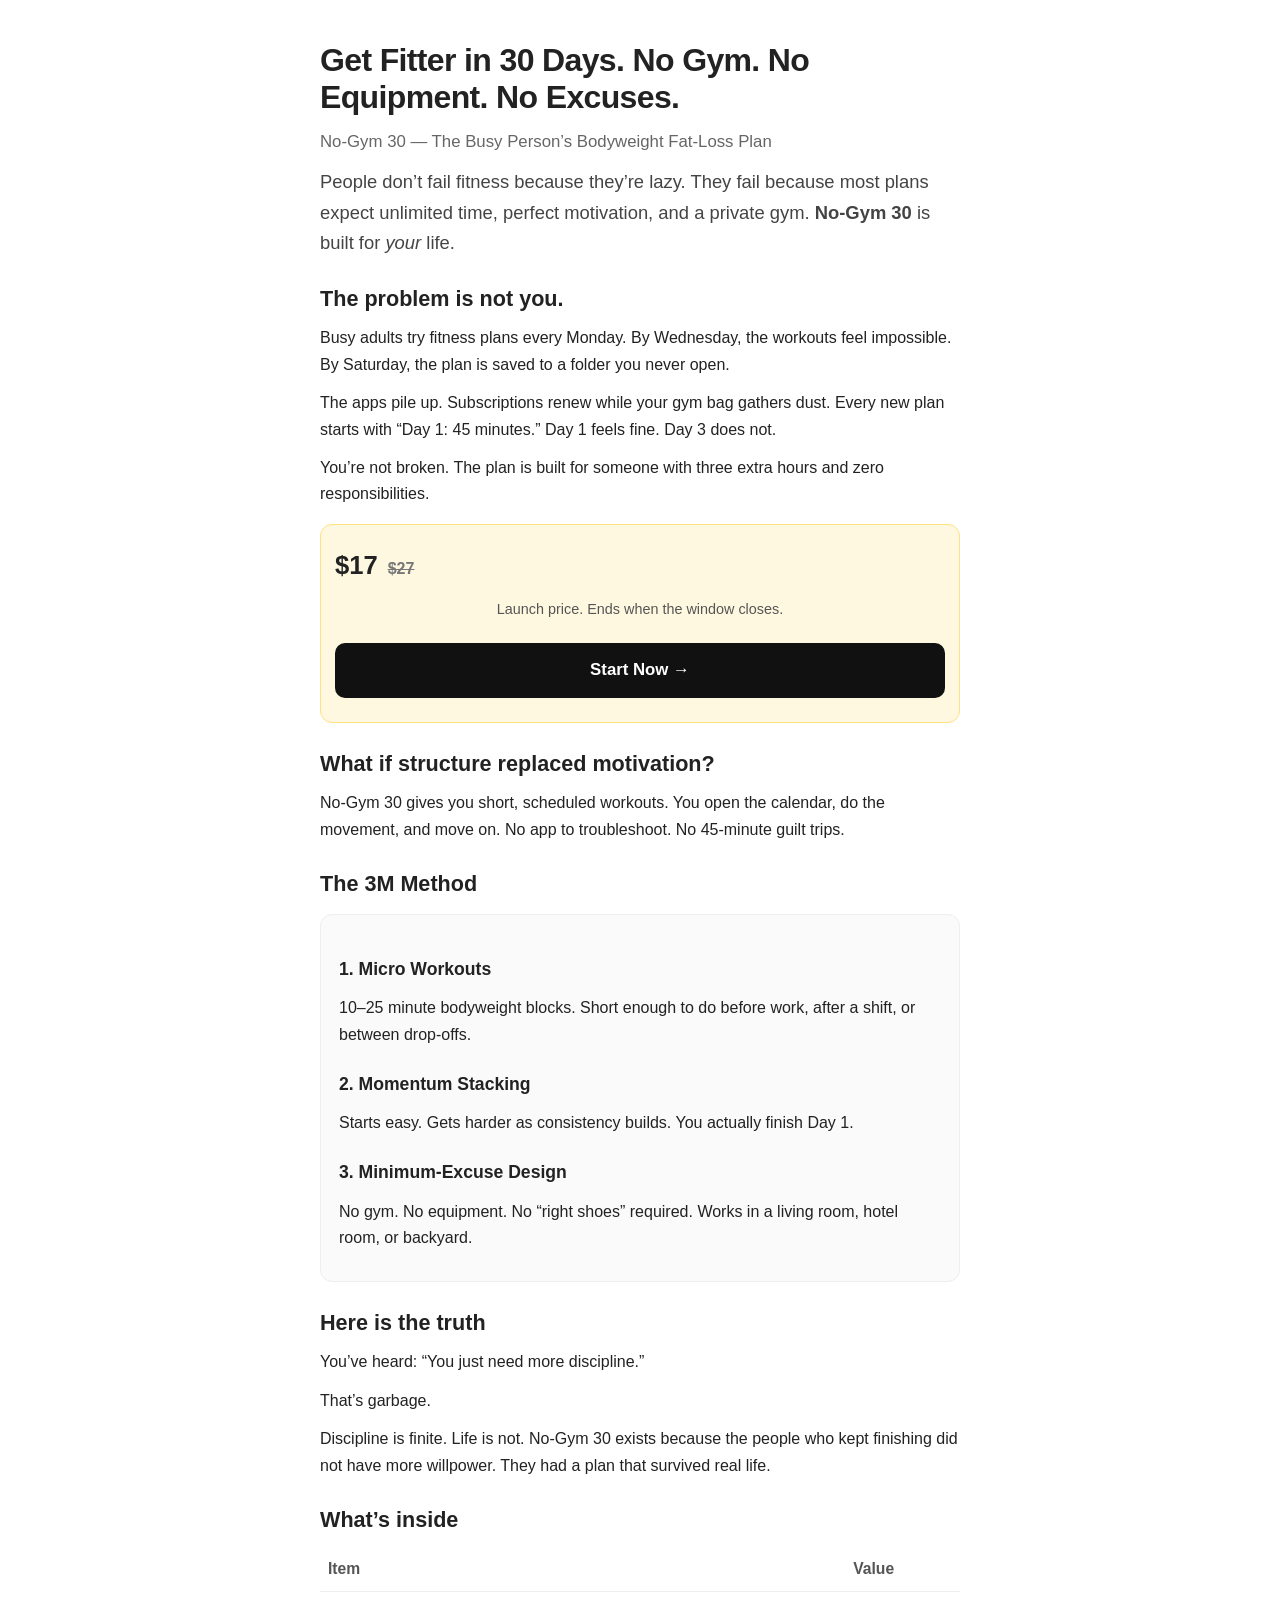
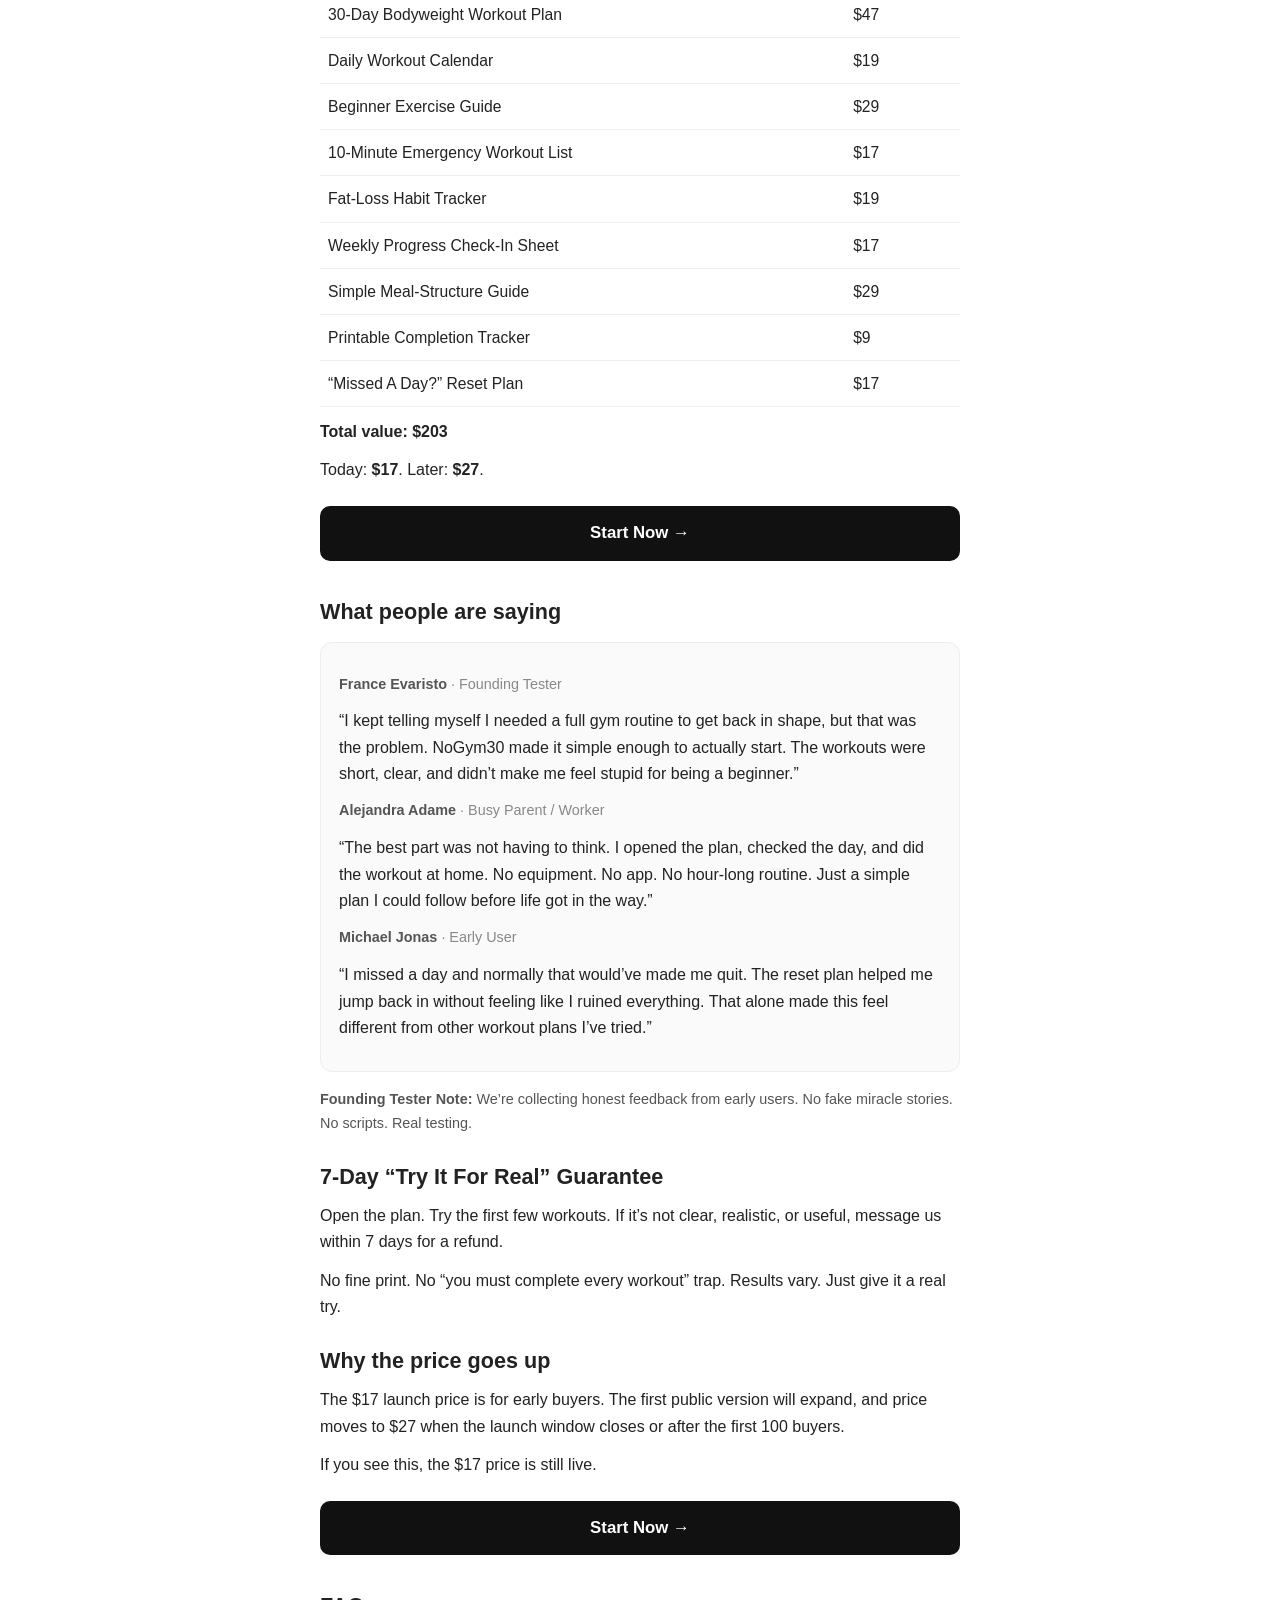
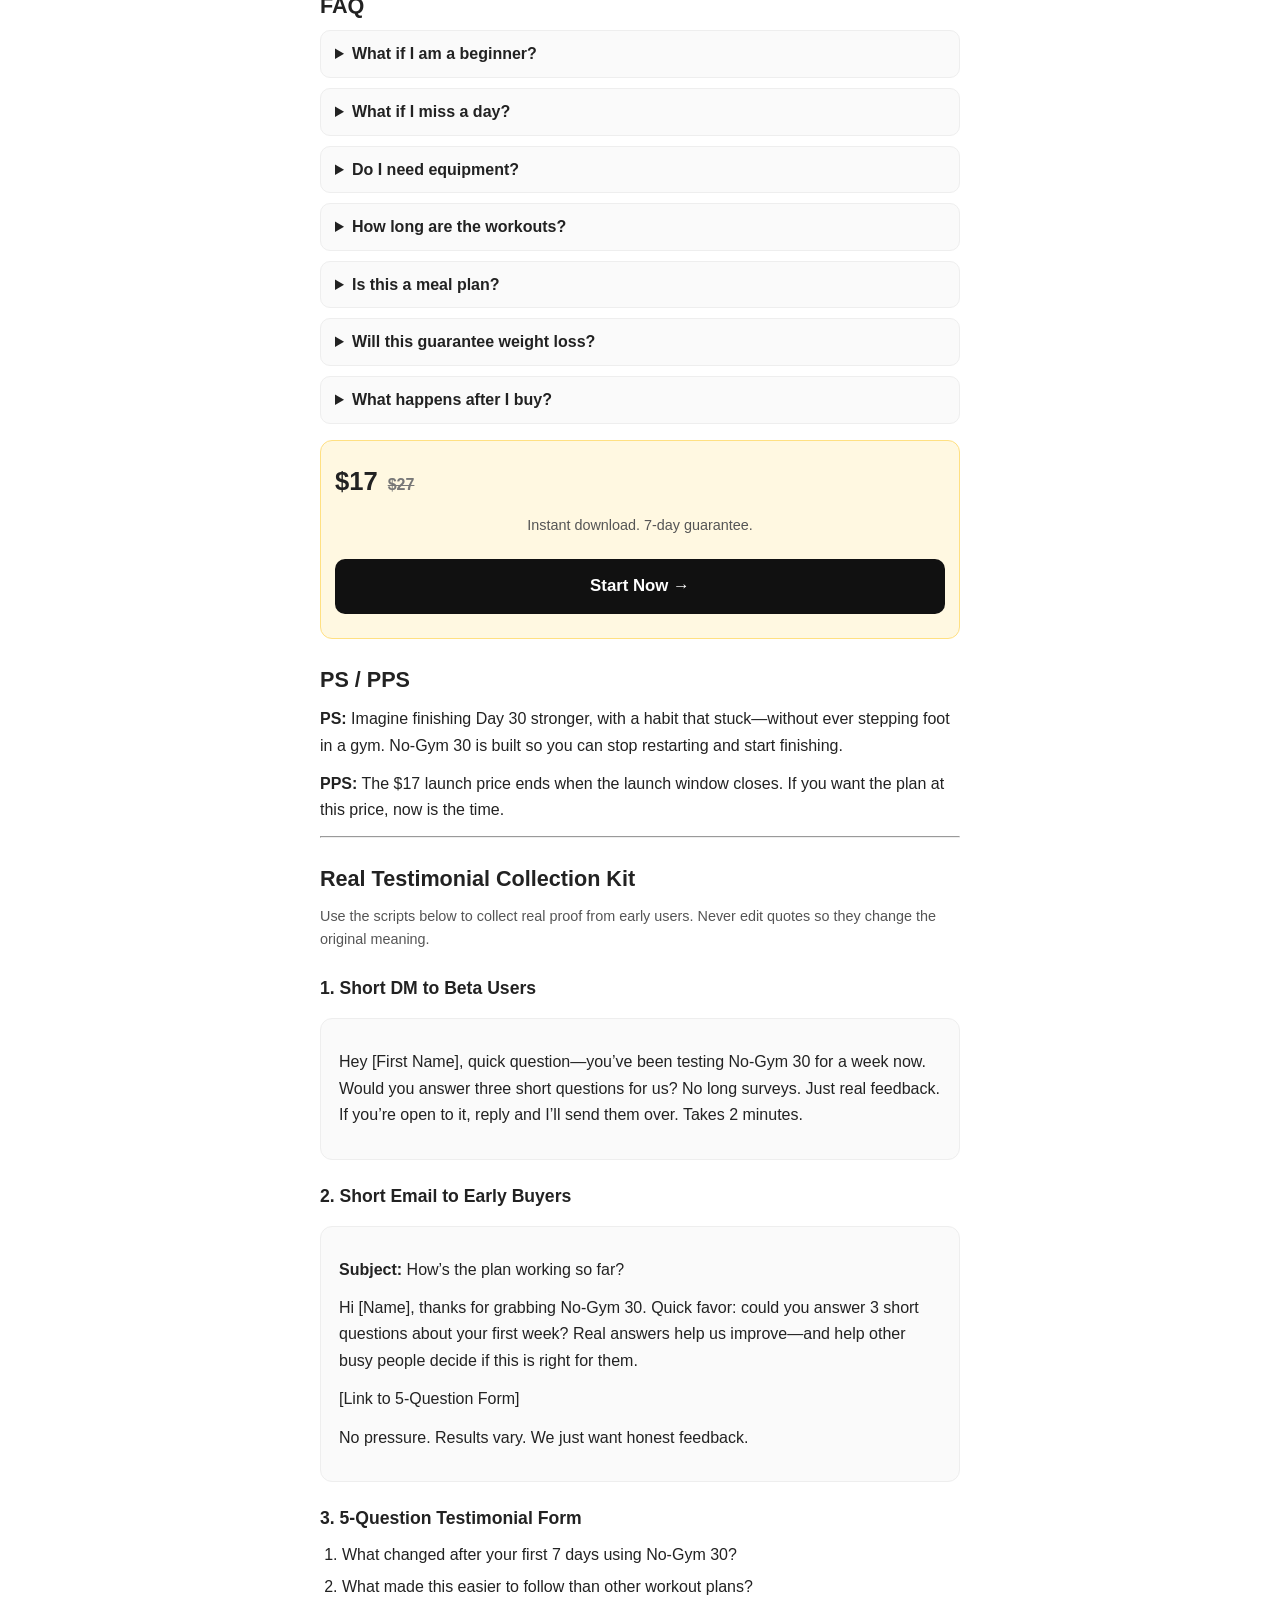
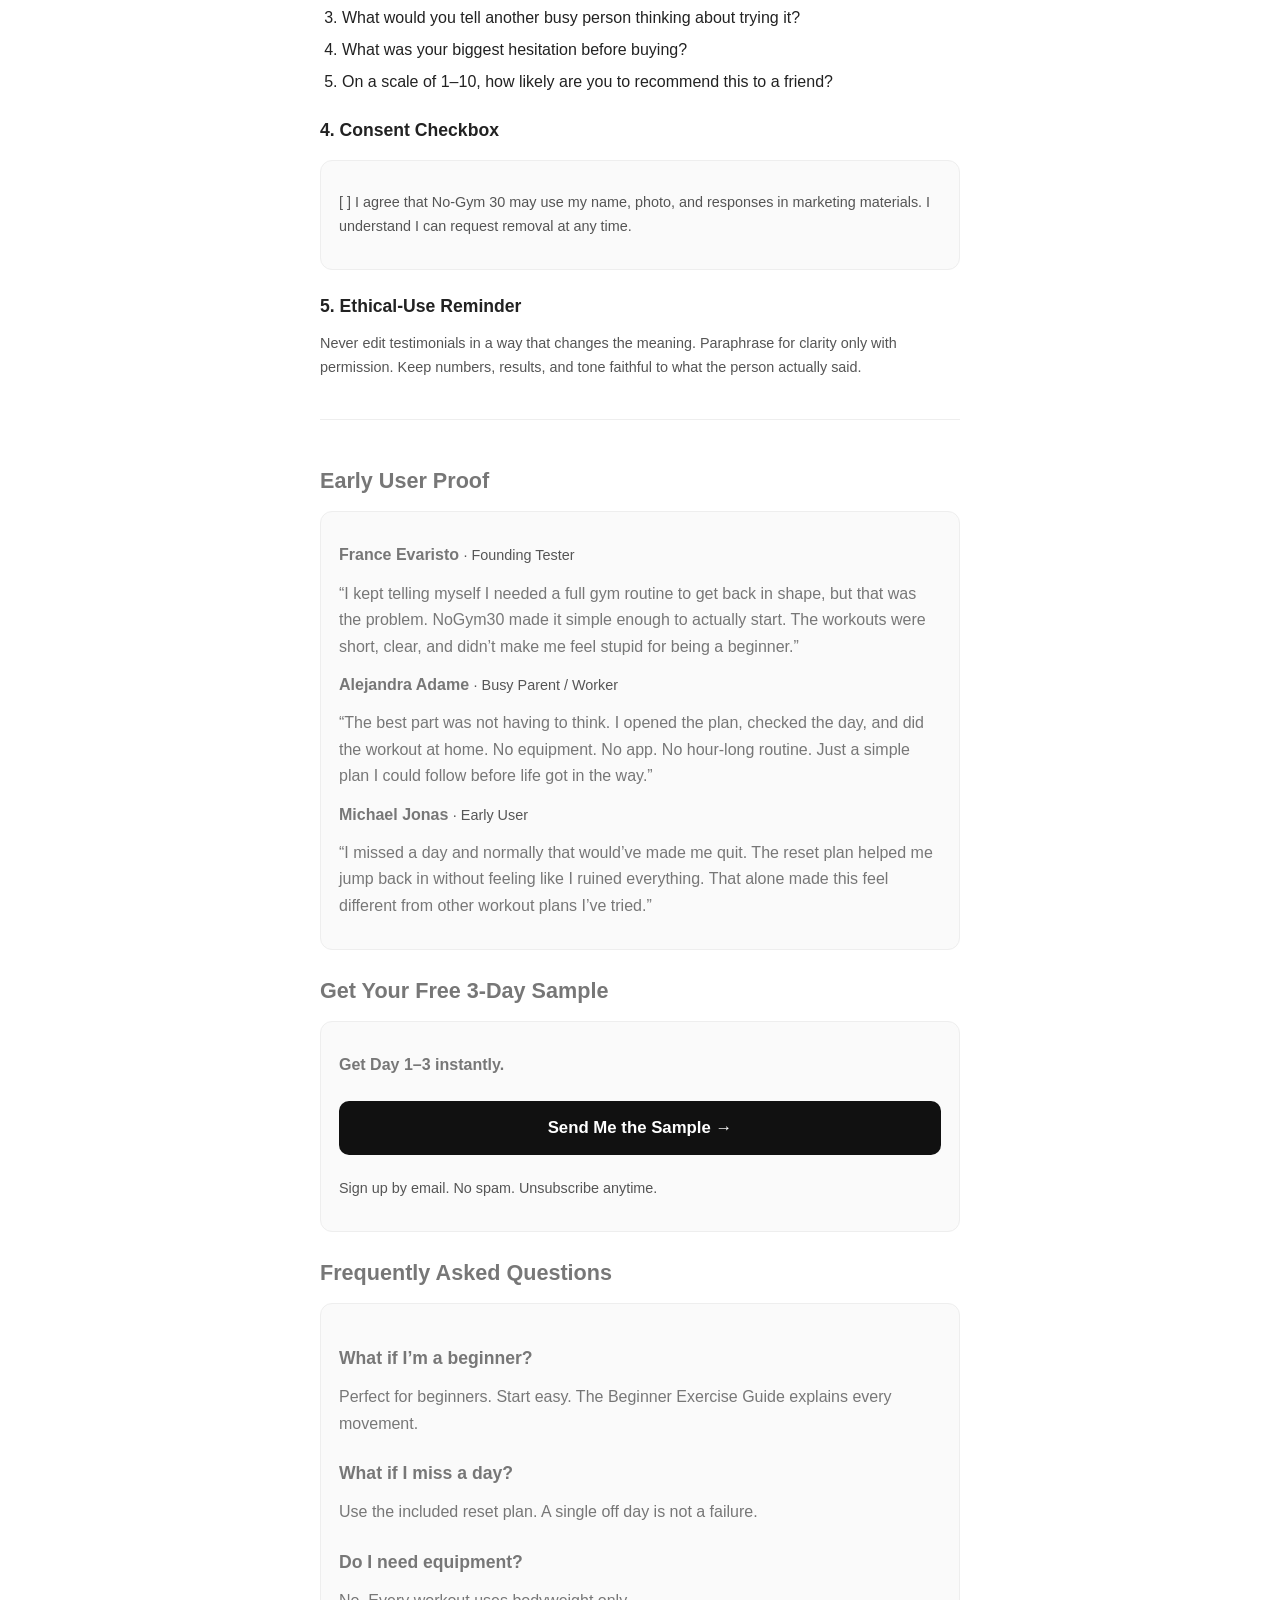
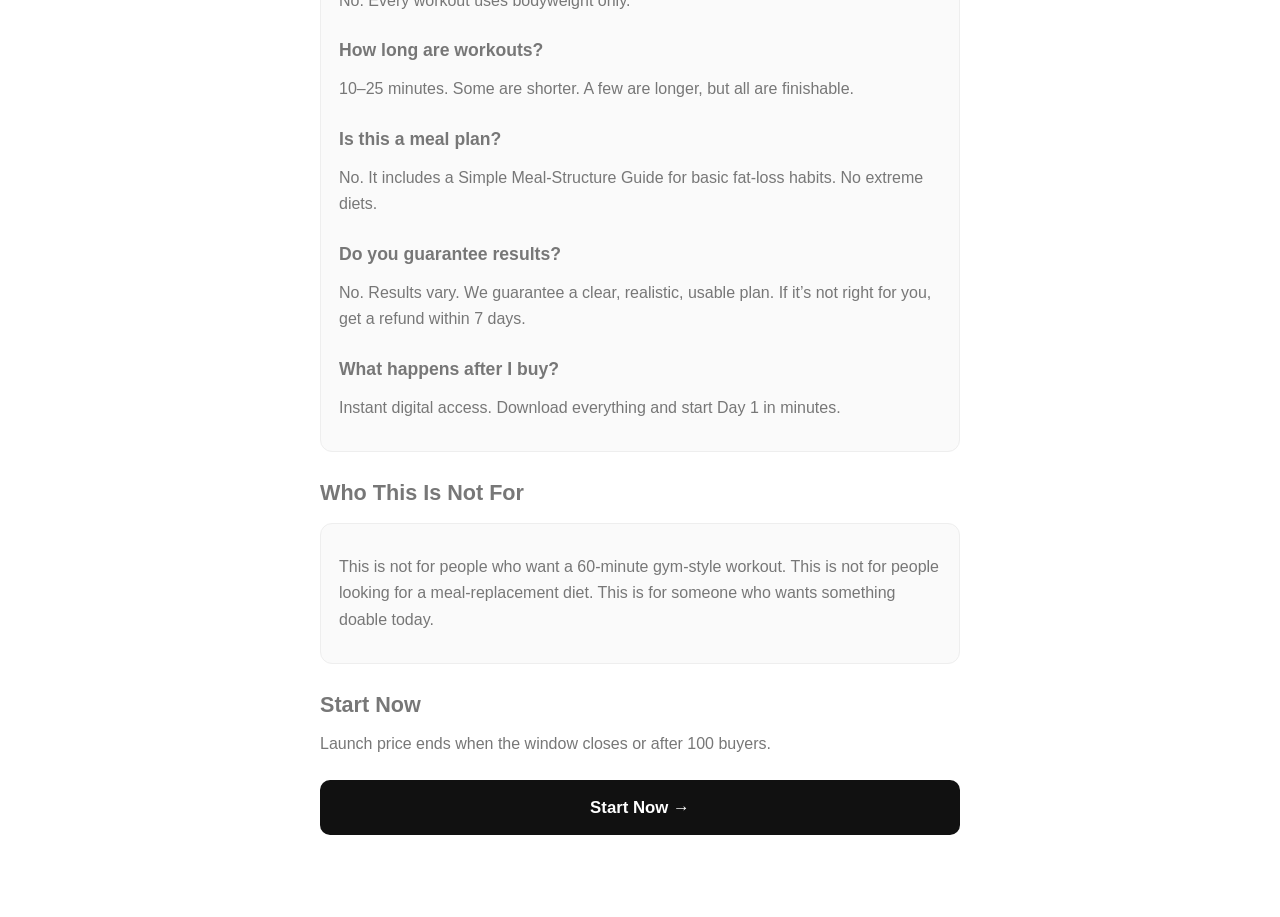
==== commit ec5b09c5: "Clean mailto sample capture and remove dead script" ====
--- a/index.html
+++ b/index.html
@@ -309,12 +309,9 @@
 
     <h2>Get Your Free 3-Day Sample</h2>
     <div class="box">
-    <p><strong>Drop your email and I’ll send you Day 1–3 instantly.</strong></p>
-    <form action="https://docs.google.com/forms/d/e/FORM_ID_HERE/formResponse" method="post" style="margin:10px 0;">
-    <input type="email" name="entry.EMAIL" placeholder="you@example.com" required style="width:100%;padding:12px;border-radius:8px;border:1px solid #ddd;font-size:16px;margin:6px 0 10px;">
-    <button class="btn" type="submit">Send Me the Sample →</button>
-    </form>
-    <p class="small">No spam. Unsubscribe anytime. By submitting you agree to the Privacy Policy.</p>
+    <p><strong>Get Day 1–3 instantly.</strong></p>
+    <a class="btn" href="mailto:?subject=No-Gym%203%20%E2%80%94%20Free%203-Day%20Sample&body=Send%20me%20the%20Free%203-Day%20Sample.%0A%0AMy%20email%3A%20">Send Me the Sample →</a>
+    <p class="small">Sign up by email. No spam. Unsubscribe anytime.</p>
     </div>
 
     <h2>Frequently Asked Questions</h2>
@@ -350,5 +347,5 @@
     <p>Launch price ends when the window closes or after 100 buyers.</p>
     <p><a class="btn" href="https://www.paypal.com/ncp/payment/SZ6G72LDYJDAL">Start Now →</a></p>
     </div>
-    </body>
-    </html>
+</body>
+</html>
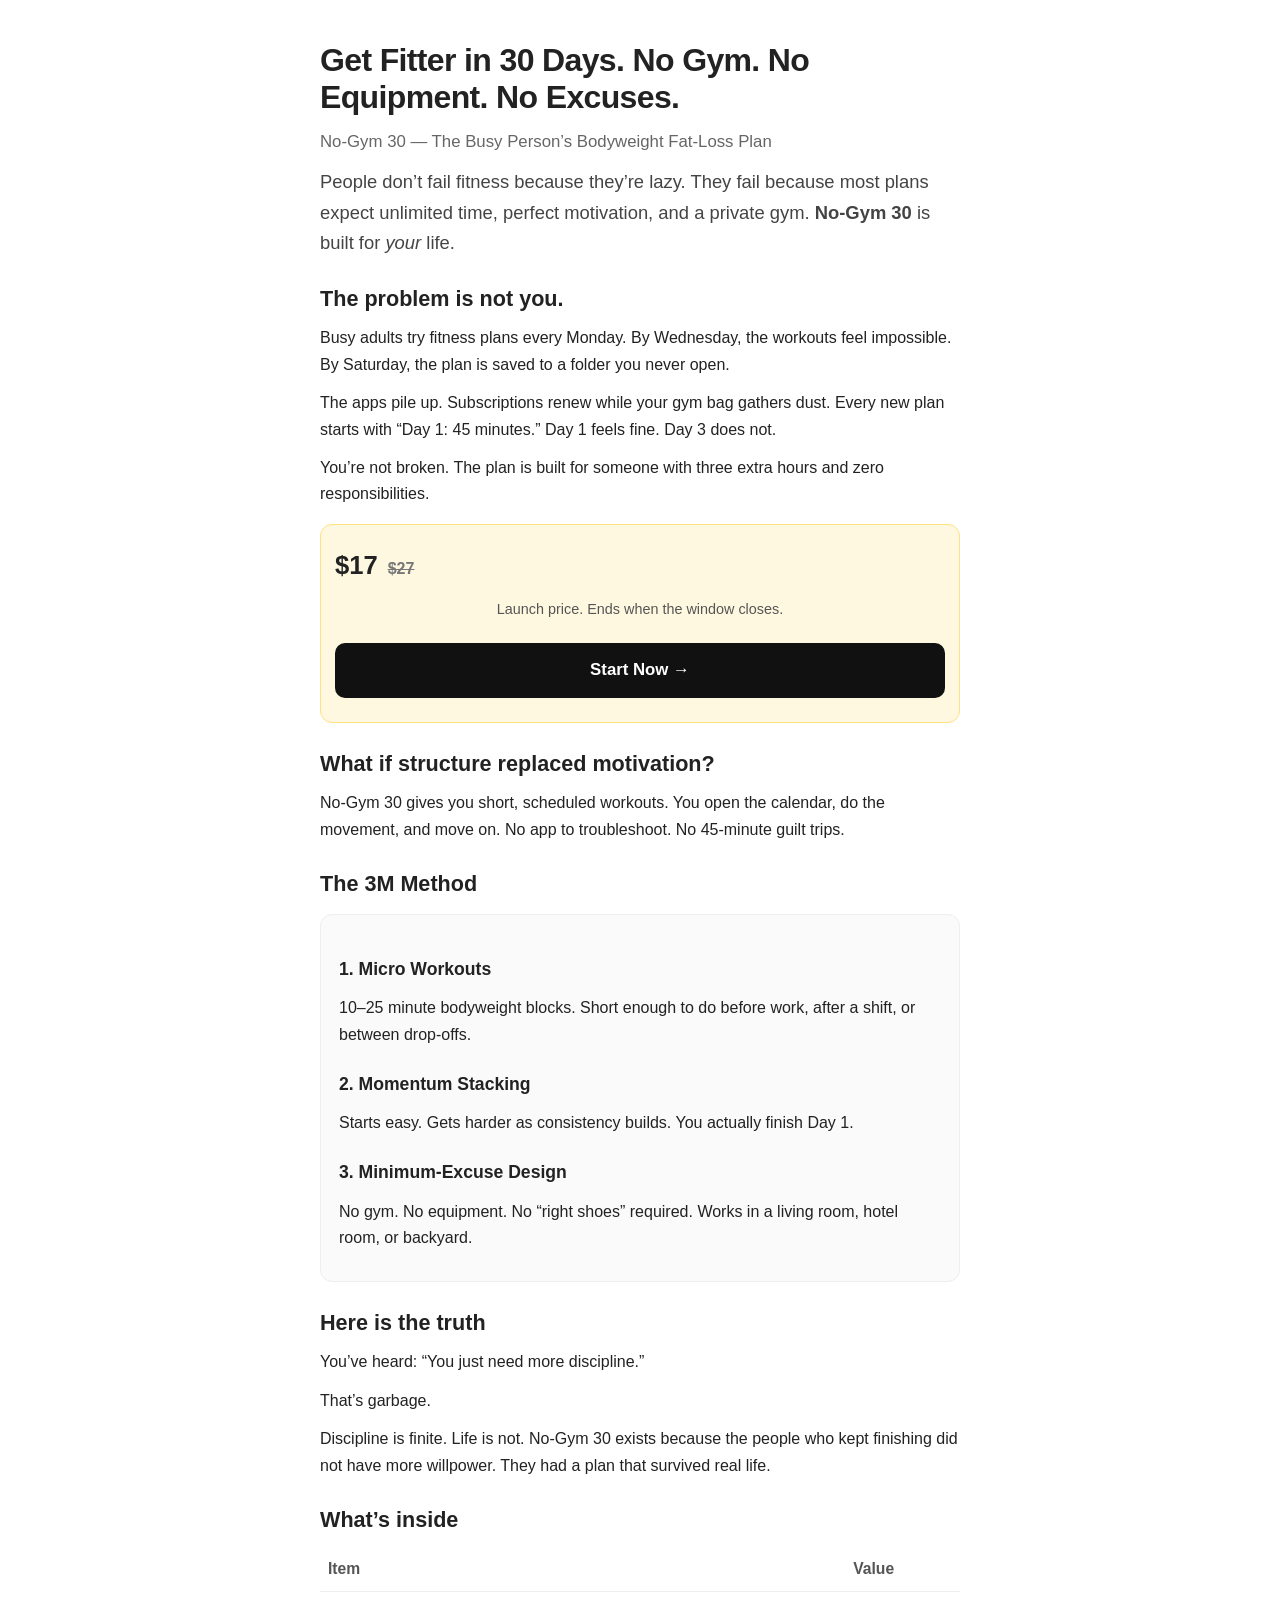
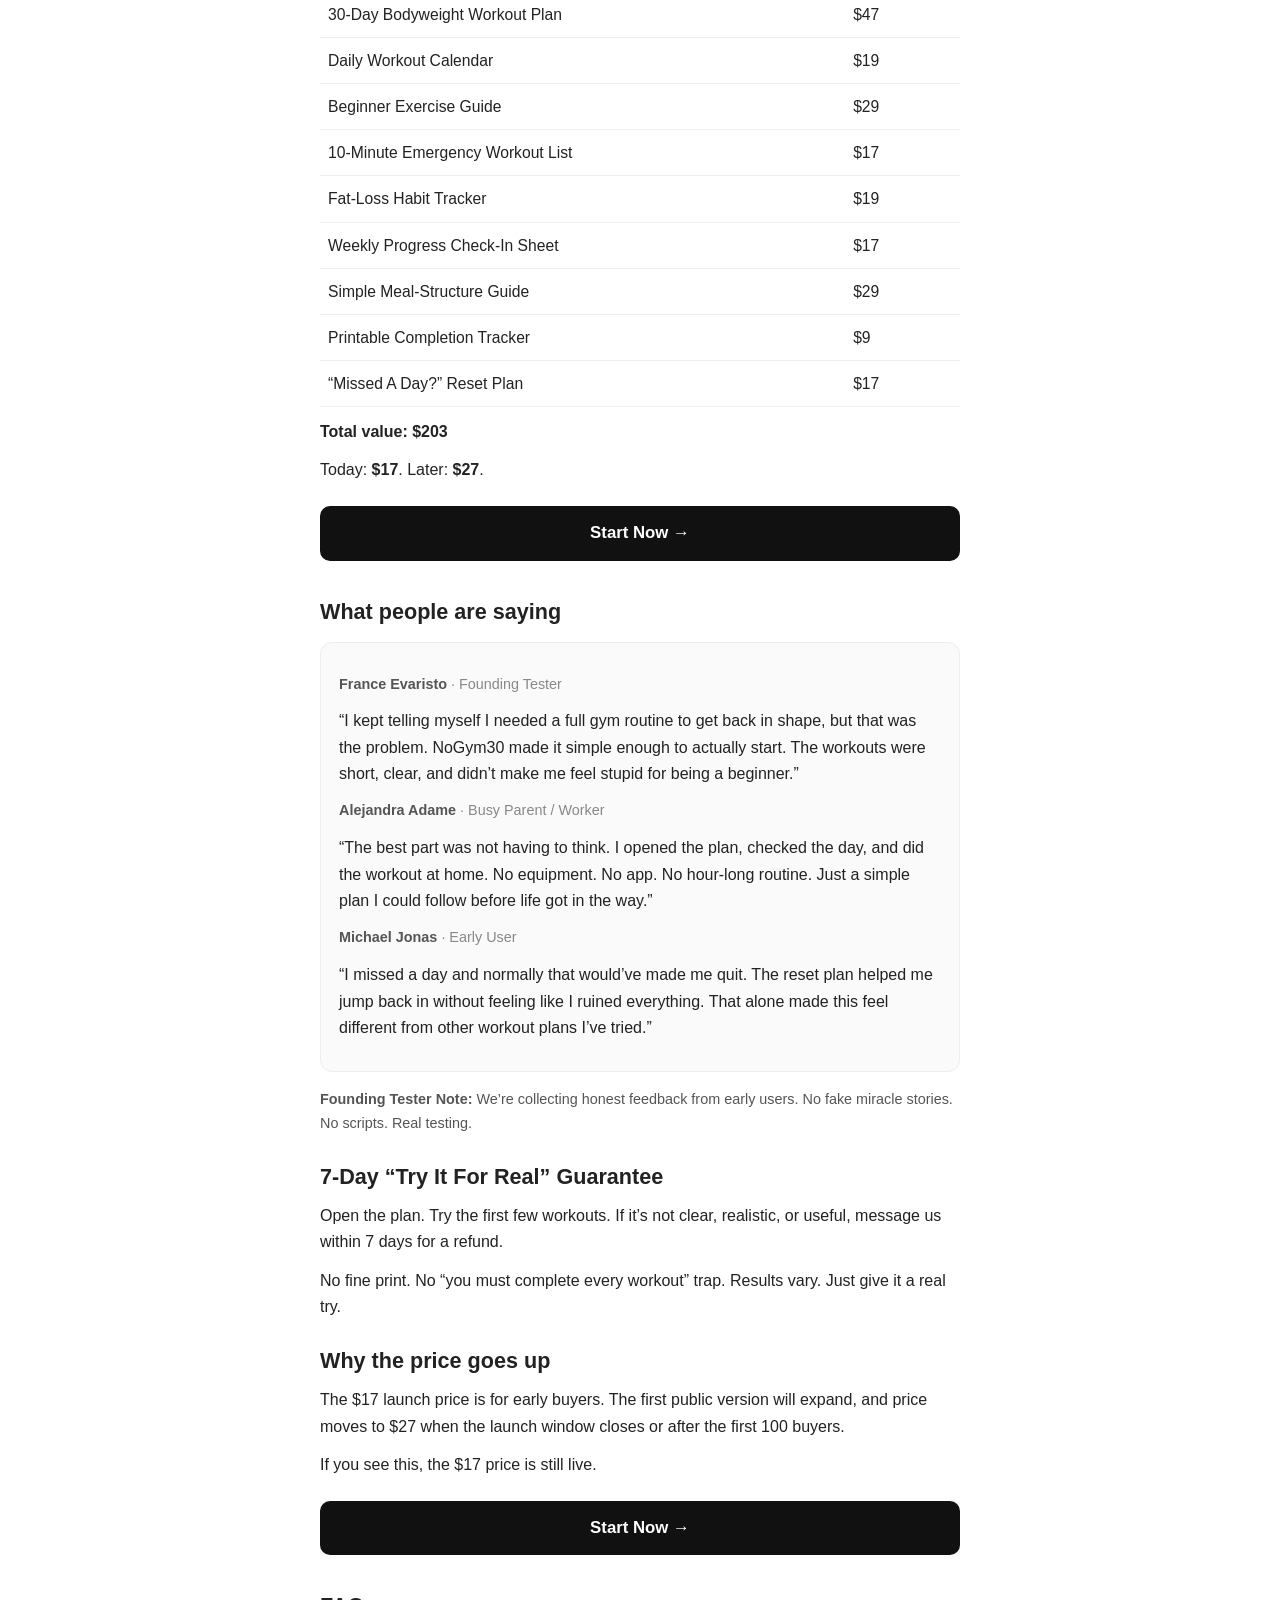
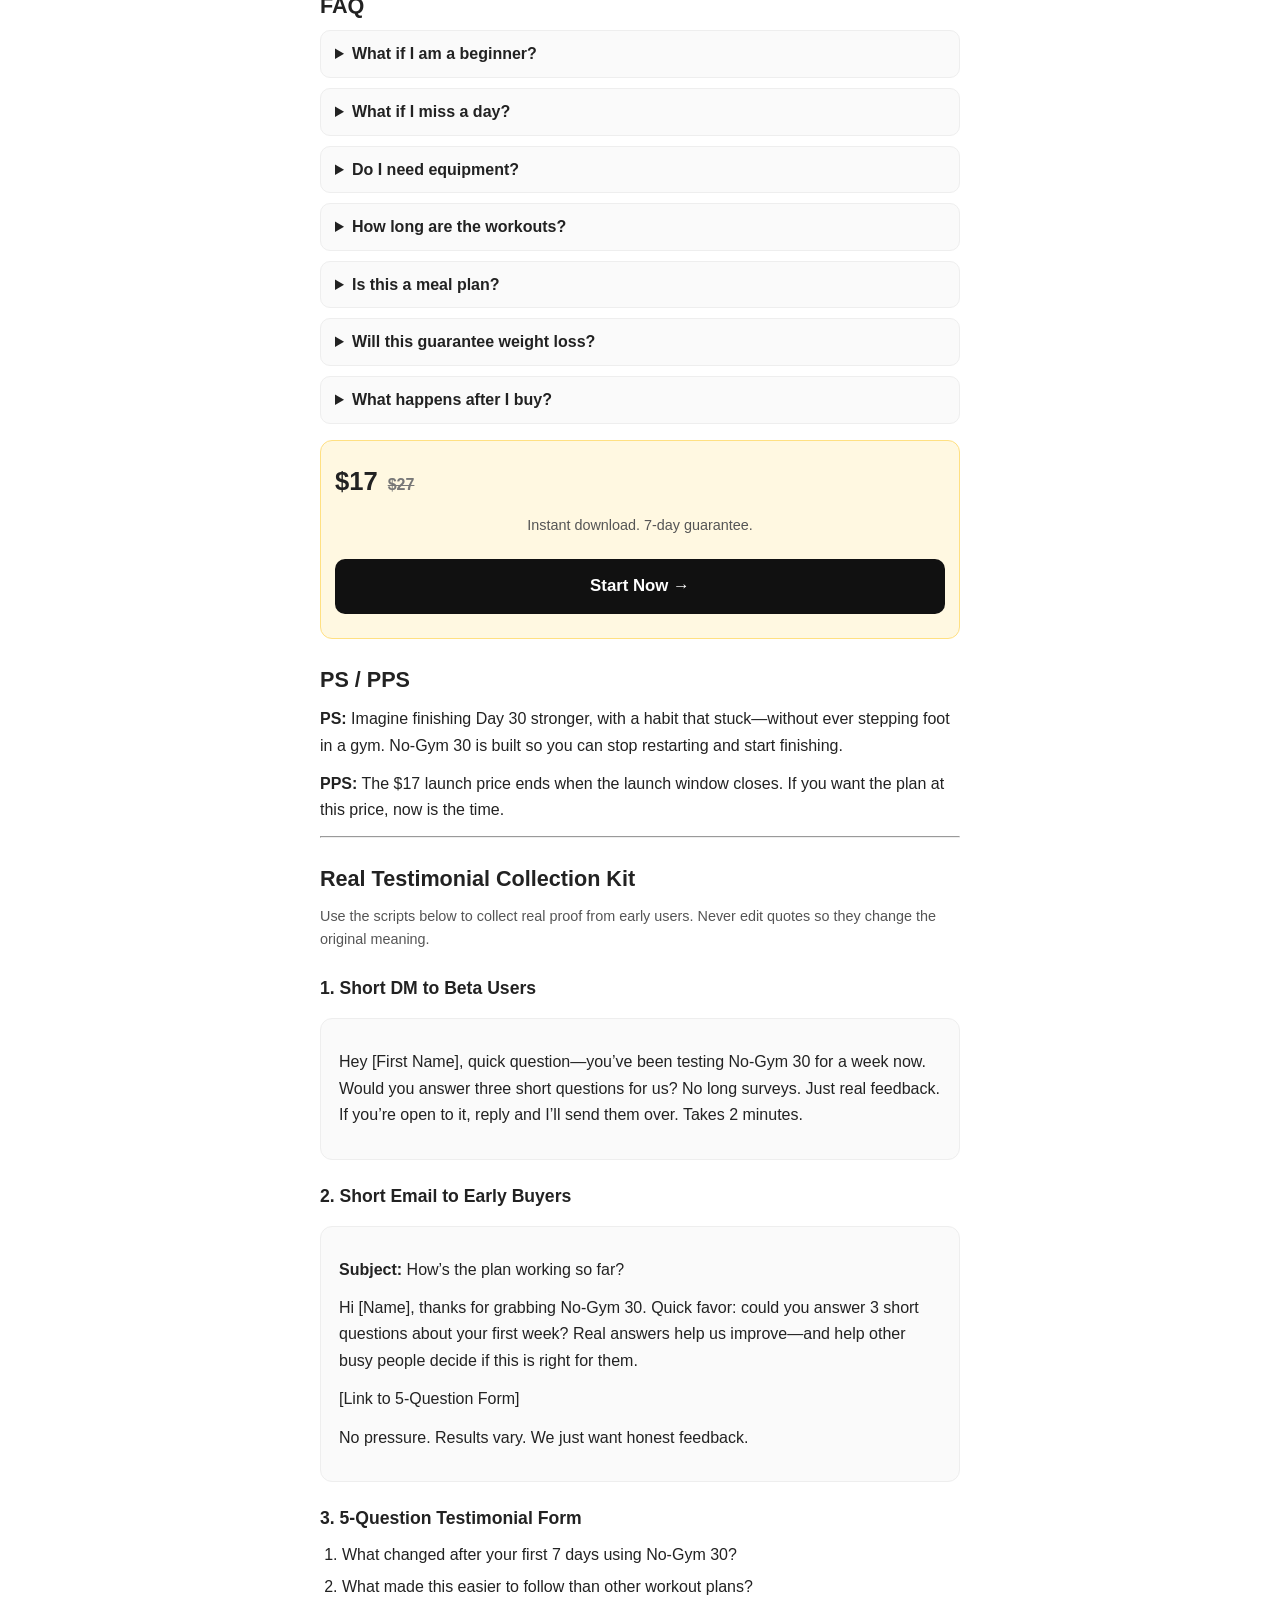
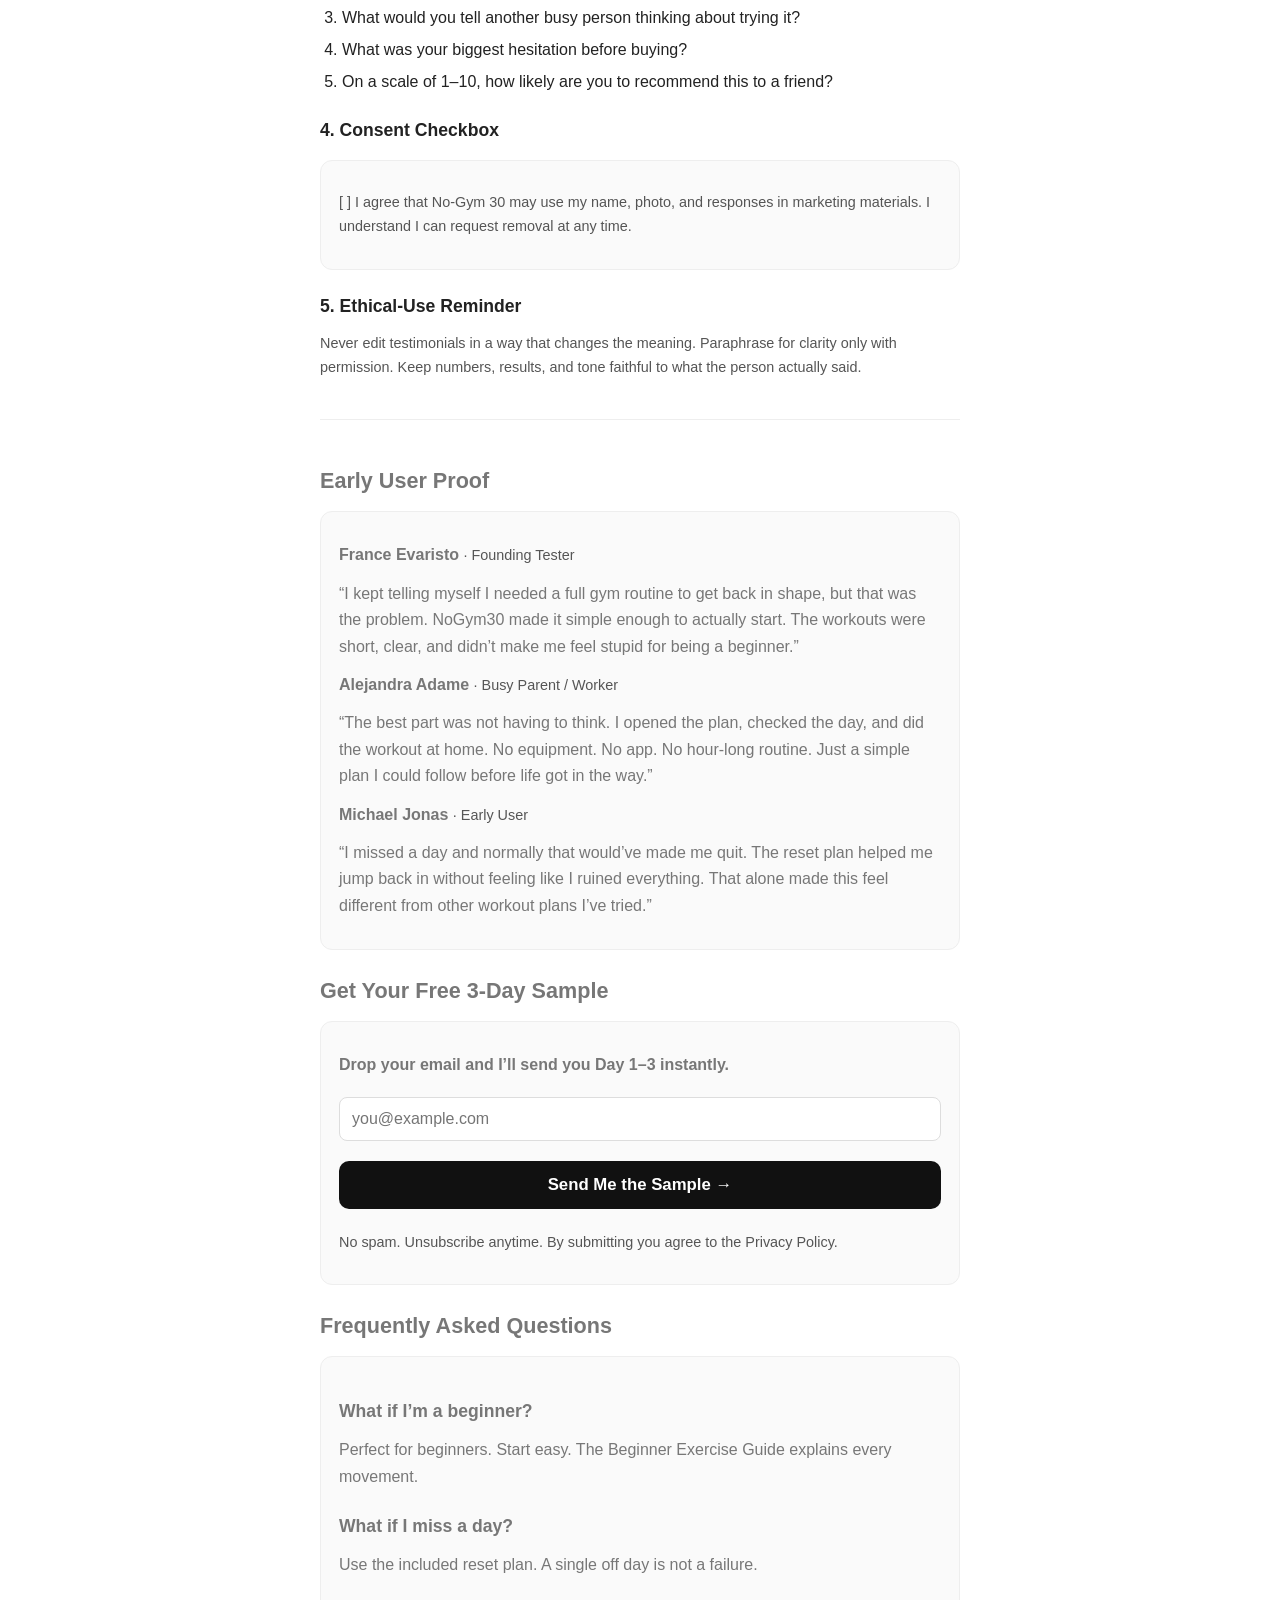
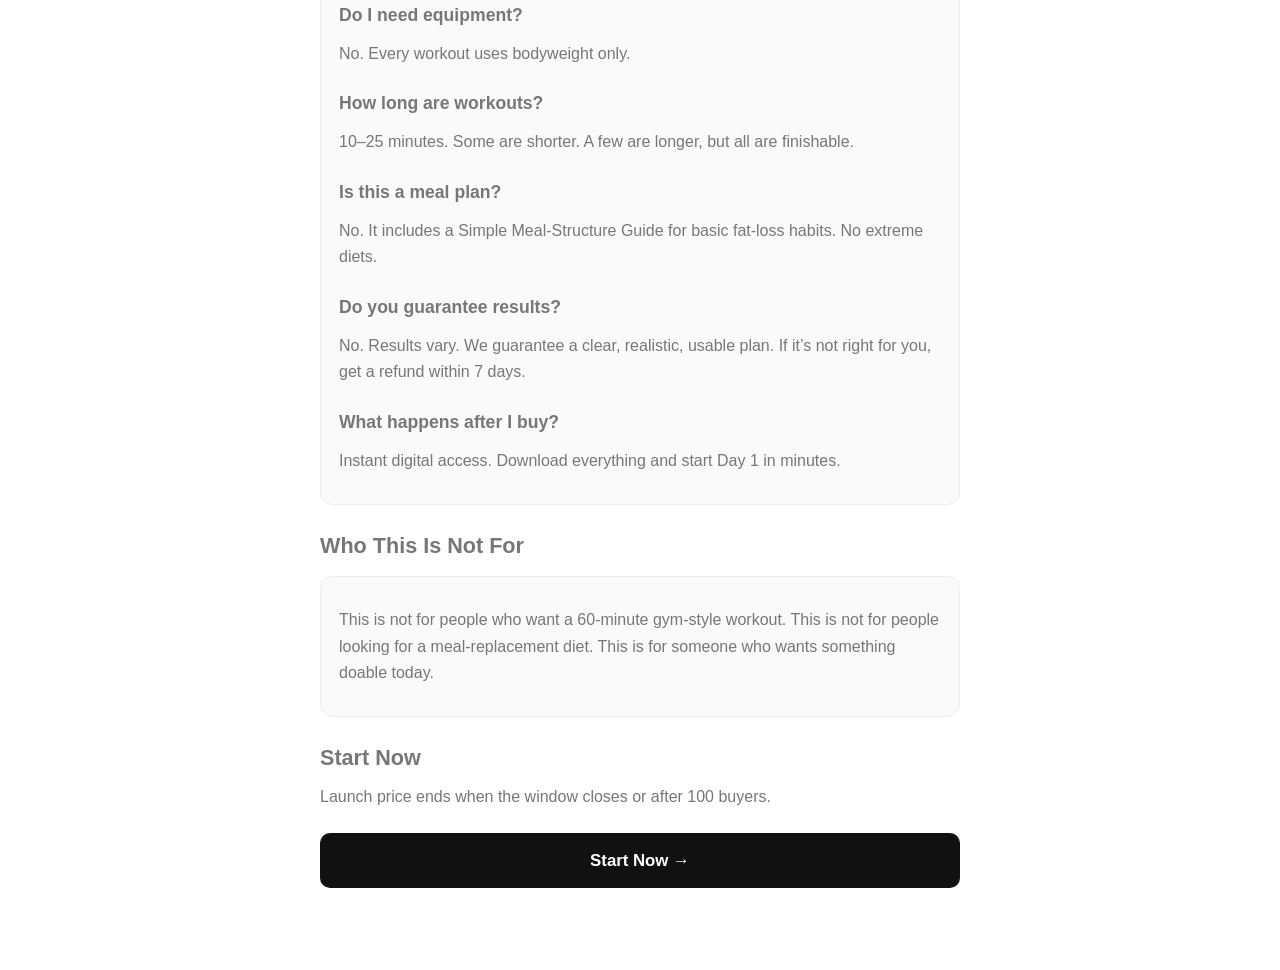
==== commit 6bf52f3e: "Wire Google Forms lead capture to live landing page" ====
--- a/index.html
+++ b/index.html
@@ -309,9 +309,12 @@
 
     <h2>Get Your Free 3-Day Sample</h2>
     <div class="box">
-    <p><strong>Get Day 1–3 instantly.</strong></p>
-    <a class="btn" href="mailto:?subject=No-Gym%203%20%E2%80%94%20Free%203-Day%20Sample&body=Send%20me%20the%20Free%203-Day%20Sample.%0A%0AMy%20email%3A%20">Send Me the Sample →</a>
-    <p class="small">Sign up by email. No spam. Unsubscribe anytime.</p>
+    <p><strong>Drop your email and I’ll send you Day 1–3 instantly.</strong></p>
+    <form action="https://docs.google.com/forms/d/e/1FAIpQLSdMAKbreGlQfam7Ze_dIfyb_5tf0P3FL3j38wh13rKR8I933Q/formResponse" method="post" style="margin:10px 0;">
+    <input type="email" name="entry.EMAIL" placeholder="you@example.com" required style="width:100%;padding:12px;border-radius:8px;border:1px solid #ddd;font-size:16px;margin:6px 0 10px;">
+    <button class="btn" type="submit">Send Me the Sample →</button>
+    </form>
+    <p class="small">No spam. Unsubscribe anytime. By submitting you agree to the Privacy Policy.</p>
     </div>
 
     <h2>Frequently Asked Questions</h2>
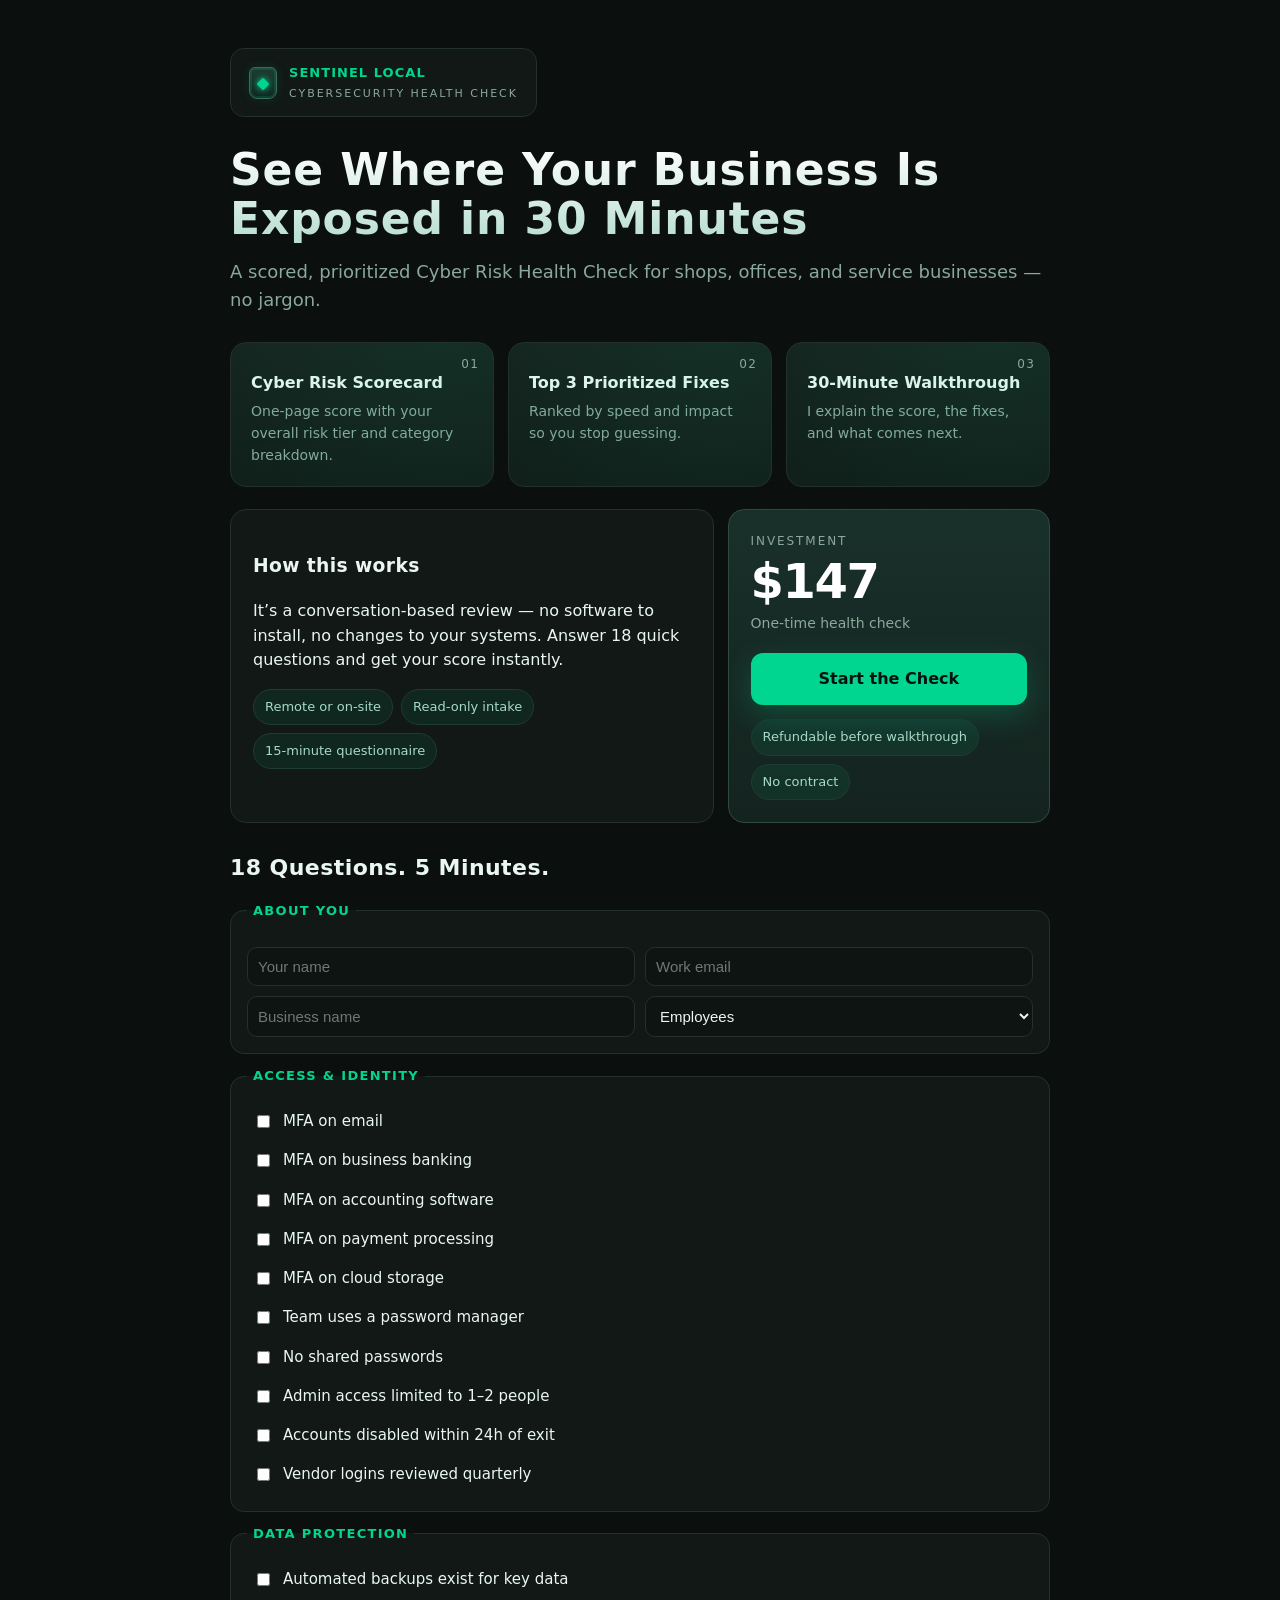
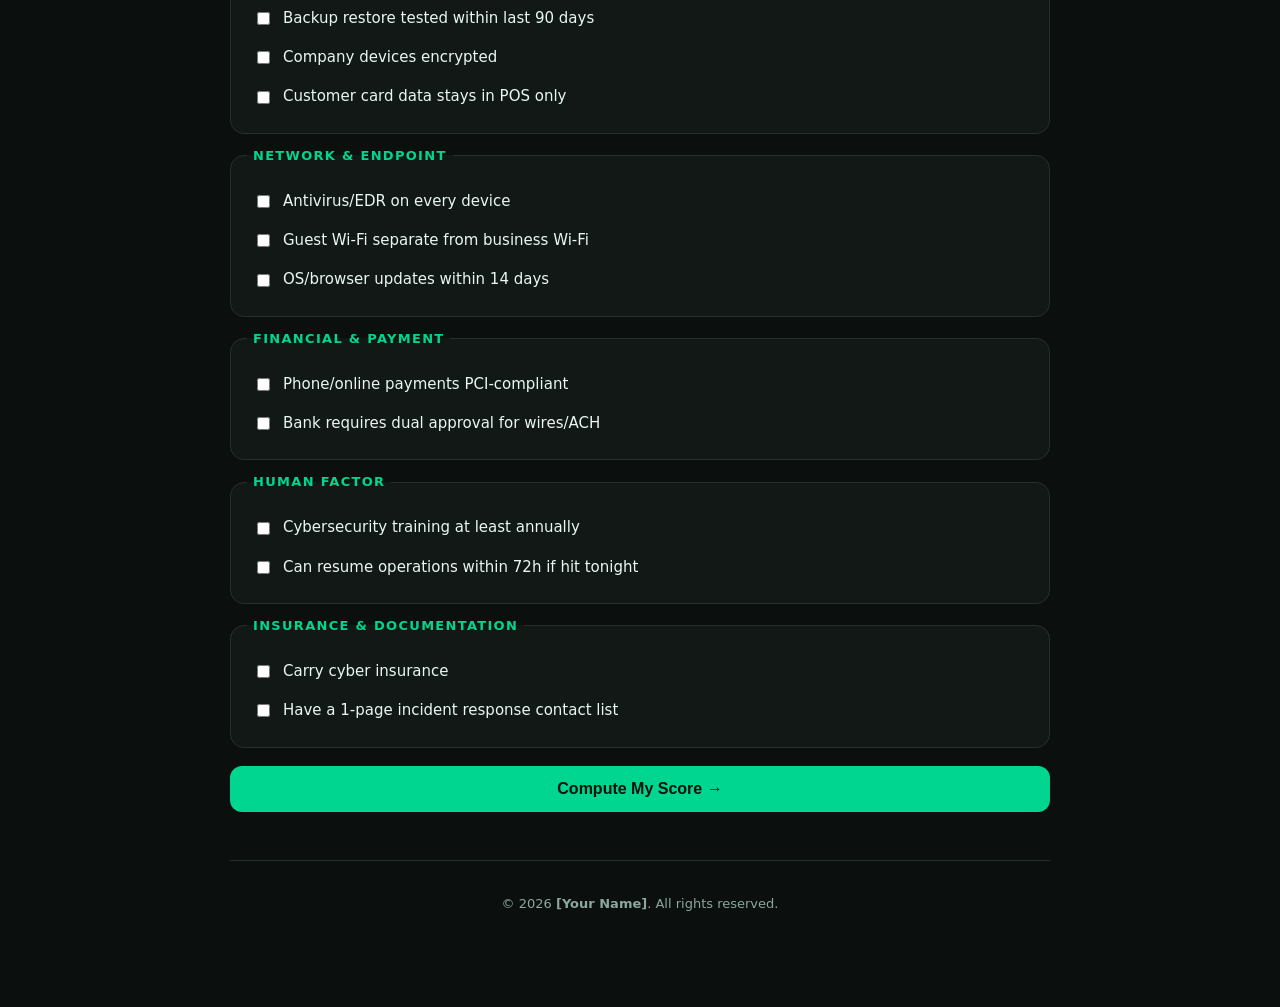
==== commit 00a9329c: "Cyber Health Check static site" ====
--- a/index.html
+++ b/index.html
@@ -1,354 +1,163 @@
 <!DOCTYPE html>
 <html lang="en">
 <head>
-<meta charset="UTF-8">
-<meta name="viewport" content="width=device-width, initial-scale=1.0">
-<title>No-Gym 30 — The Busy Person's Bodyweight Fat-Loss Plan</title>
-<meta name="description" content="A simple, structured 30-day bodyweight plan for busy adults. No gym. No equipment. No long workouts. Start at $17.">
-
-<!-- Tracking: replace G-XXXXXXXXXX with your GA4 ID, or swap for Plausible -->
-<script async src="https://www.googletagmanager.com/gtag/js?id=G-XXXXXXXXXX"></script>
-<script>
-  window.dataLayer = window.dataLayer || [];
-  function gtag(){dataLayer.push(arguments);}
-  gtag('js', new Date());
-  gtag('config', 'G-XXXXXXXXXX', {
-    page_path: window.location.pathname,
-    enable_link_click_tracking: true,
-    link_selector: 'a[href*="paypal.com"]'
-  });
-</script>
-<style>
-  * { box-sizing: border-box; }
-  body {
-    margin: 0;
-    font-family: -apple-system, BlinkMacSystemFont, "Segoe UI", Roboto, Helvetica, Arial, sans-serif;
-    color: #222;
-    background: #fff;
-    line-height: 1.6;
-    -webkit-font-smoothing: antialiased;
-  }
-  .container {
-    max-width: 680px;
-    margin: 0 auto;
-    padding: 24px 20px 60px;
-  }
-  h1 {
-    font-size: 2rem;
-    line-height: 1.15;
-    font-weight: 800;
-    letter-spacing: -0.02em;
-    margin: 18px 0 8px;
-  }
-  h2 {
-    font-size: 1.35rem;
-    line-height: 1.25;
-    font-weight: 700;
-    margin: 28px 0 10px;
-  }
-  h3 {
-    font-size: 1.1rem;
-    font-weight: 700;
-    margin: 22px 0 8px;
-  }
-  p {
-    font-size: 1rem;
-    line-height: 1.65;
-    margin: 12px 0;
-  }
-  .lead {
-    font-size: 1.15rem;
-    color: #444;
-  }
-  .tagline {
-    color: #666;
-    font-size: 1.05rem;
-  }
-  .btn {
-    display: inline-block;
-    background: #111;
-    color: #fff;
-    padding: 14px 18px;
-    border-radius: 10px;
-    font-weight: 700;
-    text-decoration: none;
-    font-size: 1.05rem;
-    width: 100%;
-    text-align: center;
-    margin: 10px 0;
-    border: none;
-    cursor: pointer;
-  }
-  .btn:hover { background: #222; }
-  .price-row {
-    display: flex;
-    align-items: baseline;
-    gap: 10px;
-    margin: 6px 0 4px;
-    font-weight: 700;
-  }
-  .price-now { font-size: 1.6rem; }
-  .price-was { font-size: 1rem; color: #777; text-decoration: line-through; }
-  .box {
-    background: #fafafa;
-    border: 1px solid #eee;
-    border-radius: 12px;
-    padding: 18px;
-    margin: 16px 0;
-  }
-  ul, ol {
-    padding-left: 22px;
-    margin: 10px 0;
-  }
-  li { margin: 6px 0; }
-  table {
-    width: 100%;
-    border-collapse: collapse;
-    margin: 12px 0;
-  }
-  th, td {
-    text-align: left;
-    padding: 10px 8px;
-    border-bottom: 1px solid #eee;
-    font-size: 0.98rem;
-  }
-  th { color: #555; font-weight: 600; }
-  .small { color: #555; font-size: 0.9rem; }
-  .cta-strip {
-    background: #fff8e1;
-    border: 1px solid #ffe082;
-    border-radius: 12px;
-    padding: 14px;
-    margin: 16px 0;
-    text-align: center;
-  }
-  details {
-    border: 1px solid #eee;
-    border-radius: 10px;
-    padding: 10px 14px;
-    margin: 10px 0;
-    background: #fafafa;
-  }
-  summary { font-weight: 700; cursor: pointer; }
-  .hidden { display: none; }
-</style>
+    <meta charset="UTF-8">
+    <meta name="viewport" content="width=device-width, initial-scale=1.0">
+    <title>Cyber Health Check — Local Business</title>
+    <link rel="stylesheet" href="styles.css">
 </head>
 <body>
-<div class="container">
-  <header>
-    <h1>Get Fitter in 30 Days. No Gym. No Equipment. No Excuses.</h1>
-    <p class="tagline">No-Gym 30 — The Busy Person’s Bodyweight Fat-Loss Plan</p>
-  </header>
+    <div class="container">
+        <header>
+            <div class="brand">
+                <div class="shield" aria-hidden="true"></div>
+                <div>
+                    <div class="brand-name">Sentinel Local</div>
+                    <div class="brand-sub">Cybersecurity Health Check</div>
+                </div>
+            </div>
+        </header>
 
-  <p class="lead">
-    People don’t fail fitness because they’re lazy. They fail because most plans expect unlimited time, perfect motivation, and a private gym. <strong>No-Gym 30</strong> is built for <em>your</em> life.
-  </p>
+        <h1>See Where Your Business Is Exposed in 30 Minutes</h1>
+        <p class="sub">A scored, prioritized Cyber Risk Health Check for shops, offices, and service businesses — no jargon.</p>
 
-  <h2>The problem is not you.</h2>
-  <p>Busy adults try fitness plans every Monday. By Wednesday, the workouts feel impossible. By Saturday, the plan is saved to a folder you never open.</p>
-  <p>The apps pile up. Subscriptions renew while your gym bag gathers dust. Every new plan starts with “Day 1: 45 minutes.” Day 1 feels fine. Day 3 does not.</p>
-  <p>You’re not broken. The plan is built for someone with three extra hours and zero responsibilities.</p>
+        <div class="cards">
+            <div class="card">
+                <div class="card-num">01</div>
+                <div class="card-title">Cyber Risk Scorecard</div>
+                <p class="card-body">One-page score with your overall risk tier and category breakdown.</p>
+            </div>
+            <div class="card">
+                <div class="card-num">02</div>
+                <div class="card-title">Top 3 Prioritized Fixes</div>
+                <p class="card-body">Ranked by speed and impact so you stop guessing.</p>
+            </div>
+            <div class="card">
+                <div class="card-num">03</div>
+                <div class="card-title">30-Minute Walkthrough</div>
+                <p class="card-body">I explain the score, the fixes, and what comes next.</p>
+            </div>
+        </div>
 
-  <div class="cta-strip">
-    <div class="price-row">
-      <div class="price-now">$17</div>
-      <div class="price-was">$27</div>
-    </div>
-    <p class="small">Launch price. Ends when the window closes.</p>
-    <a class="btn" href="https://www.paypal.com/ncp/payment/SZ6G72LDYJDAL">Start Now →</a>
-  </div>
+        <div class="split">
+            <div class="panel">
+                <h3>How this works</h3>
+                <p>It’s a conversation-based review — no software to install, no changes to your systems. Answer 18 quick questions and get your score instantly.</p>
+                <div class="pills">
+                    <span class="pill">Remote or on-site</span>
+                    <span class="pill">Read-only intake</span>
+                    <span class="pill">15-minute questionnaire</span>
+                </div>
+            </div>
+            <div class="panel accent">
+                <div class="eyebrow">Investment</div>
+                <div class="price">$147</div>
+                <div class="price-note">One-time health check</div>
+                <a class="cta" href="#intake">Start the Check</a>
+                <div class="pills">
+                    <span class="pill">Refundable before walkthrough</span>
+                    <span class="pill">No contract</span>
+                </div>
+            </div>
+        </div>
 
-  <h2>What if structure replaced motivation?</h2>
-  <p>No-Gym 30 gives you short, scheduled workouts. You open the calendar, do the movement, and move on. No app to troubleshoot. No 45-minute guilt trips.</p>
+        <section id="intake">
+            <h2 class="section-title">18 Questions. 5 Minutes.</h2>
+            <form id="health-form" class="intake-form">
+                <fieldset>
+                    <legend>About You</legend>
+                    <div class="row">
+                        <input type="text" name="name" placeholder="Your name" required>
+                        <input type="email" name="email" placeholder="Work email" required>
+                    </div>
+                    <div class="row">
+                        <input type="text" name="business" placeholder="Business name" required>
+                        <select name="employees" required>
+                            <option value="">Employees</option>
+                            <option>1–5</option>
+                            <option>6–20</option>
+                            <option>21–50</option>
+                            <option>50+</option>
+                        </select>
+                    </div>
+                </fieldset>
 
-  <h2>The 3M Method</h2>
-  <div class="box">
-    <h3>1. Micro Workouts</h3>
-    <p>10–25 minute bodyweight blocks. Short enough to do before work, after a shift, or between drop-offs.</p>
+                <fieldset>
+                    <legend>Access & Identity</legend>
+                    <label><input type="checkbox" name="mfa_email"> MFA on email</label>
+                    <label><input type="checkbox" name="mfa_banking"> MFA on business banking</label>
+                    <label><input type="checkbox" name="mfa_accounting"> MFA on accounting software</label>
+                    <label><input type="checkbox" name="mfa_payment"> MFA on payment processing</label>
+                    <label><input type="checkbox" name="mfa_cloud"> MFA on cloud storage</label>
+                    <label><input type="checkbox" name="password_manager"> Team uses a password manager</label>
+                    <label><input type="checkbox" name="no_shared_passwords"> No shared passwords</label>
+                    <label><input type="checkbox" name="admin_limited"> Admin access limited to 1–2 people</label>
+                    <label><input type="checkbox" name="offboarding_24h"> Accounts disabled within 24h of exit</label>
+                    <label><input type="checkbox" name="vendor_review"> Vendor logins reviewed quarterly</label>
+                </fieldset>
 
-    <h3>2. Momentum Stacking</h3>
-    <p>Starts easy. Gets harder as consistency builds. You actually finish Day 1.</p>
+                <fieldset>
+                    <legend>Data Protection</legend>
+                    <label><input type="checkbox" name="backups_exist"> Automated backups exist for key data</label>
+                    <label><input type="checkbox" name="backups_tested"> Backup restore tested within last 90 days</label>
+                    <label><input type="checkbox" name="devices_encrypted"> Company devices encrypted</label>
+                    <label><input type="checkbox" name="sensitive_pos_only"> Customer card data stays in POS only</label>
+                </fieldset>
 
-    <h3>3. Minimum-Excuse Design</h3>
-    <p>No gym. No equipment. No “right shoes” required. Works in a living room, hotel room, or backyard.</p>
-  </div>
+                <fieldset>
+                    <legend>Network & Endpoint</legend>
+                    <label><input type="checkbox" name="av_edr_all"> Antivirus/EDR on every device</label>
+                    <label><input type="checkbox" name="guest_wifi_segment"> Guest Wi-Fi separate from business Wi-Fi</label>
+                    <label><input type="checkbox" name="patches_14d"> OS/browser updates within 14 days</label>
+                </fieldset>
 
-  <h2>Here is the truth</h2>
-  <p>You’ve heard: “You just need more discipline.”</p>
-  <p>That’s garbage.</p>
-  <p>Discipline is finite. Life is not. No-Gym 30 exists because the people who kept finishing did not have more willpower. They had a plan that survived real life.</p>
+                <fieldset>
+                    <legend>Financial & Payment</legend>
+                    <label><input type="checkbox" name="card_not_present_pci"> Phone/online payments PCI-compliant</label>
+                    <label><input type="checkbox" name="banking_dual_approval"> Bank requires dual approval for wires/ACH</label>
+                </fieldset>
 
-  <h2>What’s inside</h2>
-  <table>
-    <tr><th>Item</th><th>Value</th></tr>
-    <tr><td>30-Day Bodyweight Workout Plan</td><td>$47</td></tr>
-    <tr><td>Daily Workout Calendar</td><td>$19</td></tr>
-    <tr><td>Beginner Exercise Guide</td><td>$29</td></tr>
-    <tr><td>10-Minute Emergency Workout List</td><td>$17</td></tr>
-    <tr><td>Fat-Loss Habit Tracker</td><td>$19</td></tr>
-    <tr><td>Weekly Progress Check-In Sheet</td><td>$17</td></tr>
-    <tr><td>Simple Meal-Structure Guide</td><td>$29</td></tr>
-    <tr><td>Printable Completion Tracker</td><td>$9</td></tr>
-    <tr><td>“Missed A Day?” Reset Plan</td><td>$17</td></tr>
-  </table>
-  <p><strong>Total value: $203</strong></p>
-  <p>Today: <strong>$17</strong>. Later: <strong>$27</strong>.</p>
+                <fieldset>
+                    <legend>Human Factor</legend>
+                    <label><input type="checkbox" name="annual_training"> Cybersecurity training at least annually</label>
+                    <label><input type="checkbox" name="recover_72h"> Can resume operations within 72h if hit tonight</label>
+                </fieldset>
 
-  <a class="btn" href="https://www.paypal.com/ncp/payment/SZ6G72LDYJDAL">Start Now →</a>
+                <fieldset>
+                    <legend>Insurance & Documentation</legend>
+                    <label><input type="checkbox" name="cyber_insurance"> Carry cyber insurance</label>
+                    <label><input type="checkbox" name="incident_response_doc"> Have a 1-page incident response contact list</label>
+                </fieldset>
 
-  <h2>What people are saying</h2>
-  <div class="box">
-    <p class="small"><strong>France Evaristo</strong> <span style="color:#888;">· Founding Tester</span></p>
-    <p>“I kept telling myself I needed a full gym routine to get back in shape, but that was the problem. NoGym30 made it simple enough to actually start. The workouts were short, clear, and didn’t make me feel stupid for being a beginner.”</p>
+                <button type="submit" class="submit">Compute My Score →</button>
+            </form>
+        </section>
 
-    <p class="small"><strong>Alejandra Adame</strong> <span style="color:#888;">· Busy Parent / Worker</span></p>
-    <p>“The best part was not having to think. I opened the plan, checked the day, and did the workout at home. No equipment. No app. No hour-long routine. Just a simple plan I could follow before life got in the way.”</p>
+        <div id="result" class="result" style="display:none;">
+            <div class="result-header">
+                <div id="score-tier" class="tier">Moderate Risk</div>
+                <div id="score-num" class="score">— / 40</div>
+                <div class="label">Your Cyber Risk Score</div>
+                <div class="bar"><div id="score-bar-fill" style="width:0%;"></div></div>
+                <div id="cat-breakdown" class="breakdown"></div>
+            </div>
 
-    <p class="small"><strong>Michael Jonas</strong> <span style="color:#888;">· Early User</span></p>
-    <p>“I missed a day and normally that would’ve made me quit. The reset plan helped me jump back in without feeling like I ruined everything. That alone made this feel different from other workout plans I’ve tried.”</p>
-  </div>
-  <p class="small"><strong>Founding Tester Note:</strong> We’re collecting honest feedback from early users. No fake miracle stories. No scripts. Real testing.</p>
+            <div class="actions">
+                <h2>What’s next?</h2>
+                <p class="actions-sub">Ready to fix the top gaps? I’ll walk you through the 3 prioritized fixes on a 30-minute call.</p>
+                <div id="fixes"></div>
+                <a id="book-btn" class="cta" href="#">Book Your Walkthrough →</a>
+                <p class="actions-contact">
+                    <strong>[Your Name]</strong> — [Phone] — [Website]
+                </p>
+            </div>
+        </div>
 
-  <h2>7-Day “Try It For Real” Guarantee</h2>
-  <p>Open the plan. Try the first few workouts. If it’s not clear, realistic, or useful, message us within 7 days for a refund.</p>
-  <p>No fine print. No “you must complete every workout” trap. Results vary. Just give it a real try.</p>
-
-  <h2>Why the price goes up</h2>
-  <p>The $17 launch price is for early buyers. The first public version will expand, and price moves to $27 when the launch window closes or after the first 100 buyers.</p>
-  <p>If you see this, the $17 price is still live.</p>
-
-  <a class="btn" href="https://www.paypal.com/ncp/payment/SZ6G72LDYJDAL">Start Now →</a>
-
-  <h2>FAQ</h2>
-  <details>
-    <summary>What if I am a beginner?</summary>
-    <p>Perfect. The plan starts easy and adds difficulty gradually. The Beginner Exercise Guide explains every movement.</p>
-  </details>
-  <details>
-    <summary>What if I miss a day?</summary>
-    <p>Use the “Missed A Day?” Reset Plan. One off day does not ruin the process.</p>
-  </details>
-  <details>
-    <summary>Do I need equipment?</summary>
-    <p>No. Every workout uses bodyweight only.</p>
-  </details>
-  <details>
-    <summary>How long are the workouts?</summary>
-    <p>10–25 minutes. Some days shorter. A few longer. All built for real schedules.</p>
-  </details>
-  <details>
-    <summary>Is this a meal plan?</summary>
-    <p>No. It includes a Simple Meal-Structure Guide for basic fat-loss nutrition habits. No extreme diets.</p>
-  </details>
-  <details>
-    <summary>Will this guarantee weight loss?</summary>
-    <p>No plan guarantees specific results. We guarantee a usable, realistic program. Results depend on consistency, starting point, and effort.</p>
-  </details>
-  <details>
-    <summary>What happens after I buy?</summary>
-    <p>Instant digital access. Download the files, open the calendar, start Day 1 in minutes.</p>
-  </details>
-
-  <div class="cta-strip">
-    <div class="price-row">
-      <div class="price-now">$17</div>
-      <div class="price-was">$27</div>
-    </div>
-    <p class="small">Instant download. 7-day guarantee.</p>
-    <a class="btn" href="https://www.paypal.com/ncp/payment/SZ6G72LDYJDAL">Start Now →</a>
-  </div>
-
-  <h2>PS / PPS</h2>
-  <p><strong>PS:</strong> Imagine finishing Day 30 stronger, with a habit that stuck—without ever stepping foot in a gym. No-Gym 30 is built so you can stop restarting and start finishing.</p>
-  <p><strong>PPS:</strong> The $17 launch price ends when the launch window closes. If you want the plan at this price, now is the time.</p>
-
-  <hr>
-  <h2>Real Testimonial Collection Kit</h2>
-  <p class="small">Use the scripts below to collect real proof from early users. Never edit quotes so they change the original meaning.</p>
-
-  <h3>1. Short DM to Beta Users</h3>
-  <div class="box">
-    <p>Hey [First Name], quick question—you’ve been testing No-Gym 30 for a week now. Would you answer three short questions for us? No long surveys. Just real feedback. If you’re open to it, reply and I’ll send them over. Takes 2 minutes.</p>
-  </div>
-
-  <h3>2. Short Email to Early Buyers</h3>
-  <div class="box">
-    <p><strong>Subject:</strong> How’s the plan working so far?</p>
-    <p>Hi [Name], thanks for grabbing No-Gym 30. Quick favor: could you answer 3 short questions about your first week? Real answers help us improve—and help other busy people decide if this is right for them.</p>
-    <p>[Link to 5-Question Form]</p>
-    <p>No pressure. Results vary. We just want honest feedback.</p>
-  </div>
-
-  <h3>3. 5-Question Testimonial Form</h3>
-  <ol>
-    <li>What changed after your first 7 days using No-Gym 30?</li>
-    <li>What made this easier to follow than other workout plans?</li>
-    <li>What would you tell another busy person thinking about trying it?</li>
-    <li>What was your biggest hesitation before buying?</li>
-    <li>On a scale of 1–10, how likely are you to recommend this to a friend?</li>
-  </ol>
-
-  <h3>4. Consent Checkbox</h3>
-  <div class="box">
-    <p class="small">[ ] I agree that No-Gym 30 may use my name, photo, and responses in marketing materials. I understand I can request removal at any time.</p>
-  </div>
-
-  <h3>5. Ethical-Use Reminder</h3>
-  <p class="small">Never edit testimonials in a way that changes the meaning. Paraphrase for clarity only with permission. Keep numbers, results, and tone faithful to what the person actually said.</p>
-
-  <footer style="margin-top: 40px; padding-top: 20px; border-top: 1px solid #eee; color: #777; font-size: 0.9rem;">
-    <h2>Early User Proof</h2>
-    <div class="box">
-    <p><strong>France Evaristo</strong> <span class="small">· Founding Tester</span></p>
-    <p>“I kept telling myself I needed a full gym routine to get back in shape, but that was the problem. NoGym30 made it simple enough to actually start. The workouts were short, clear, and didn’t make me feel stupid for being a beginner.”</p>
-    <p><strong>Alejandra Adame</strong> <span class="small">· Busy Parent / Worker</span></p>
-    <p>“The best part was not having to think. I opened the plan, checked the day, and did the workout at home. No equipment. No app. No hour-long routine. Just a simple plan I could follow before life got in the way.”</p>
-    <p><strong>Michael Jonas</strong> <span class="small">· Early User</span></p>
-    <p>“I missed a day and normally that would’ve made me quit. The reset plan helped me jump back in without feeling like I ruined everything. That alone made this feel different from other workout plans I’ve tried.”</p>
+        <footer>
+            <p>© <span id="year"></span> <strong>[Your Name]</strong>. All rights reserved.</p>
+        </footer>
     </div>
 
-    <h2>Get Your Free 3-Day Sample</h2>
-    <div class="box">
-    <p><strong>Drop your email and I’ll send you Day 1–3 instantly.</strong></p>
-    <form action="https://docs.google.com/forms/d/e/1FAIpQLSdMAKbreGlQfam7Ze_dIfyb_5tf0P3FL3j38wh13rKR8I933Q/formResponse" method="post" style="margin:10px 0;">
-    <input type="email" name="entry.EMAIL" placeholder="you@example.com" required style="width:100%;padding:12px;border-radius:8px;border:1px solid #ddd;font-size:16px;margin:6px 0 10px;">
-    <button class="btn" type="submit">Send Me the Sample →</button>
-    </form>
-    <p class="small">No spam. Unsubscribe anytime. By submitting you agree to the Privacy Policy.</p>
-    </div>
-
-    <h2>Frequently Asked Questions</h2>
-    <div class="box">
-    <h3>What if I’m a beginner?</h3>
-    <p>Perfect for beginners. Start easy. The Beginner Exercise Guide explains every movement.</p>
-
-    <h3>What if I miss a day?</h3>
-    <p>Use the included reset plan. A single off day is not a failure.</p>
-
-    <h3>Do I need equipment?</h3>
-    <p>No. Every workout uses bodyweight only.</p>
-
-    <h3>How long are workouts?</h3>
-    <p>10–25 minutes. Some are shorter. A few are longer, but all are finishable.</p>
-
-    <h3>Is this a meal plan?</h3>
-    <p>No. It includes a Simple Meal-Structure Guide for basic fat-loss habits. No extreme diets.</p>
-
-    <h3>Do you guarantee results?</h3>
-    <p>No. Results vary. We guarantee a clear, realistic, usable plan. If it’s not right for you, get a refund within 7 days.</p>
-
-    <h3>What happens after I buy?</h3>
-    <p>Instant digital access. Download everything and start Day 1 in minutes.</p>
-    </div>
-
-    <h2>Who This Is Not For</h2>
-    <div class="box">
-    <p>This is not for people who want a 60-minute gym-style workout. This is not for people looking for a meal-replacement diet. This is for someone who wants something doable today.</p>
-    </div>
-
-    <h2>Start Now</h2>
-    <p>Launch price ends when the window closes or after 100 buyers.</p>
-    <p><a class="btn" href="https://www.paypal.com/ncp/payment/SZ6G72LDYJDAL">Start Now →</a></p>
-    </div>
+    <script src="app.js"></script>
 </body>
 </html>
--- a/styles.css
+++ b/styles.css
@@ -0,0 +1,422 @@
+:root {
+  --bg: #0b0f0e;
+  --panel: #111816;
+  --panel-2: #161d1b;
+  --border: #23302c;
+  --accent: #00d68f;
+  --accent-dim: #00b377;
+  --text: #eaf7f1;
+  --muted: #8aa89b;
+}
+
+* { box-sizing: border-box; }
+
+html, body {
+  margin: 0;
+  padding: 0;
+  background: var(--bg);
+  color: var(--text);
+  font-family: ui-sans-serif, system-ui, -apple-system, Segoe UI, Roboto, Helvetica, Arial, sans-serif;
+  line-height: 1.55;
+  -webkit-font-smoothing: antialiased;
+}
+
+body::before {
+  content: "";
+  position: fixed;
+  inset: 0;
+  pointer-events: none;
+  z-index: 0;
+  opacity: .18;
+  background-image:
+    linear-gradient(rgba(255,255,255,.05) 1px, transparent 1px),
+    linear-gradient(90deg, rgba(255,255,255,.05) 1px, transparent 1px);
+  background-size: 40px 40px;
+}
+
+.container {
+  position: relative;
+  z-index: 1;
+  max-width: 860px;
+  margin: 0 auto;
+  padding: 48px 20px 80px;
+}
+
+header {
+  margin-bottom: 28px;
+}
+
+.brand {
+  display: flex;
+  align-items: center;
+  gap: 12px;
+  background: var(--panel);
+  border: 1px solid var(--border);
+  border-radius: 14px;
+  padding: 14px 18px;
+  width: fit-content;
+}
+
+.brand-name {
+  font-weight: 800;
+  letter-spacing: .08em;
+  text-transform: uppercase;
+  font-size: 13px;
+  color: var(--accent);
+}
+
+.brand-sub {
+  font-size: 11px;
+  text-transform: uppercase;
+  letter-spacing: .18em;
+  color: var(--muted);
+  margin-top: 2px;
+}
+
+h1, h2, h3 { letter-spacing: .02em; }
+h1 {
+  font-size: clamp(30px, 5vw, 44px);
+  line-height: 1.12;
+  margin: 0 0 14px;
+  font-weight: 800;
+  background: linear-gradient(180deg, #ffffff 0%, #b6ddd0 100%);
+  -webkit-background-clip: text;
+  background-clip: text;
+  color: transparent;
+}
+
+.sub {
+  font-size: 18px;
+  color: var(--muted);
+  margin: 0 0 28px;
+}
+
+.shield {
+  width: 28px;
+  height: 32px;
+  background: linear-gradient(180deg, #1f3b33, #12241f);
+  border: 1.5px solid #3f6b5a;
+  border-radius: 6px 6px 8px 8px;
+  position: relative;
+  box-shadow: inset 0 0 0 2px rgba(0,214,143,.15), 0 0 12px rgba(0,214,143,.12);
+  flex-shrink: 0;
+}
+.shield::after {
+  content: "";
+  position: absolute;
+  left: 50%; top: 55%;
+  width: 9px; height: 9px;
+  transform: translate(-50%, -50%) rotate(45deg);
+  background: var(--accent);
+  box-shadow: 0 0 6px var(--accent), 0 0 14px rgba(0,214,143,.25);
+  border-radius: 1px;
+}
+
+.cards {
+  display: grid;
+  grid-template-columns: 1fr;
+  gap: 14px;
+  margin: 22px 0 22px;
+}
+@media (min-width: 640px) {
+  .cards { grid-template-columns: 1fr 1fr 1fr; }
+}
+
+.card {
+  background: linear-gradient(180deg, var(--panel-2), var(--panel));
+  border: 1px solid var(--border);
+  border-radius: 16px;
+  padding: 20px;
+  position: relative;
+  overflow: hidden;
+  transition: transform .15s ease, box-shadow .15s ease;
+}
+.card::before {
+  content: "";
+  position: absolute;
+  inset: 0;
+  background: radial-gradient(900px circle at 80% -10%, rgba(0,214,143,.10), transparent 45%);
+  pointer-events: none;
+}
+.card:hover {
+  transform: translateY(-2px);
+  box-shadow: 0 12px 34px rgba(0,0,0,.2);
+}
+
+.card-num {
+  position: absolute;
+  top: 12px; right: 14px;
+  font-size: 12px;
+  color: var(--muted);
+  letter-spacing: .1em;
+}
+
+.card-title {
+  margin: 8px 0 6px;
+  font-weight: 700;
+  font-size: 16px;
+}
+
+.card-body {
+  margin: 0;
+  color: var(--muted);
+  font-size: 14px;
+}
+
+.split {
+  display: grid;
+  grid-template-columns: 1fr;
+  gap: 14px;
+  margin: 18px 0 28px;
+}
+@media (min-width: 700px) {
+  .split { grid-template-columns: 1.2fr .8fr; }
+}
+
+.panel {
+  background: var(--panel);
+  border: 1px solid var(--border);
+  border-radius: 16px;
+  padding: 22px;
+}
+.panel.accent {
+  background: linear-gradient(180deg, #19302a, #14231f);
+  border: 1px solid #2e4b40;
+  display: flex;
+  flex-direction: column;
+  justify-content: center;
+  position: relative;
+  overflow: hidden;
+}
+
+.eyebrow {
+  font-size: 12px;
+  text-transform: uppercase;
+  letter-spacing: .16em;
+  color: var(--muted);
+  margin: 0 0 6px;
+}
+
+.price {
+  margin: 0;
+  font-weight: 900;
+  font-size: 48px;
+  line-height: 1;
+  letter-spacing: -0.03em;
+  color: #ffffff;
+}
+
+.price-note {
+  color: var(--muted);
+  font-size: 14px;
+  margin: 8px 0 14px;
+}
+
+.cta {
+  display: inline-flex;
+  align-items: center;
+  justify-content: center;
+  gap: 8px;
+  background: var(--accent);
+  color: #04120e;
+  border: none;
+  padding: 14px 18px;
+  border-radius: 12px;
+  font-size: 16px;
+  font-weight: 700;
+  text-decoration: none;
+  margin-top: 4px;
+  box-shadow: 0 10px 30px rgba(0,214,143,.22);
+  transition: background .15s ease;
+}
+.cta:hover { background: var(--accent-dim); color: #000; }
+
+.pills {
+  margin-top: 14px;
+  display: flex;
+  flex-wrap: wrap;
+  gap: 8px;
+}
+.pill {
+  background: rgba(0,214,143,.08);
+  color: #a7d9c6;
+  border: 1px solid #1f3b33;
+  padding: 7px 11px;
+  border-radius: 999px;
+  font-size: 13px;
+}
+
+.intake-form fieldset {
+  background: var(--panel);
+  border: 1px solid var(--border);
+  border-radius: 14px;
+  padding: 16px;
+  margin: 0 0 12px;
+}
+
+.intake-form legend {
+  font-weight: 700;
+  color: var(--accent);
+  font-size: 13px;
+  text-transform: uppercase;
+  letter-spacing: .1em;
+  padding: 0 6px;
+}
+
+.intake-form .row {
+  display: grid;
+  grid-template-columns: 1fr;
+  gap: 10px;
+  margin-top: 10px;
+}
+@media (min-width: 560px) {
+  .intake-form .row { grid-template-columns: 1fr 1fr; }
+}
+
+.intake-form label {
+  display: flex;
+  align-items: center;
+  gap: 10px;
+  font-size: 15px;
+  padding: 8px 6px;
+  border-radius: 10px;
+  user-select: none;
+}
+.intake-form label:hover { background: rgba(255,255,255,.02); }
+
+.intake-form input[type="text"],
+.intake-form input[type="email"],
+.intake-form select {
+  background: #0d1412;
+  color: var(--text);
+  border: 1px solid var(--border);
+  padding: 10px;
+  border-radius: 10px;
+  width: 100%;
+  font-size: 15px;
+}
+
+.submit {
+  width: 100%;
+  background: var(--accent);
+  color: #04120e;
+  border: none;
+  padding: 14px;
+  border-radius: 12px;
+  font-size: 16px;
+  font-weight: 700;
+  cursor: pointer;
+  margin-top: 6px;
+}
+.submit:hover { background: var(--accent-dim); }
+
+.result {
+  margin-top: 28px;
+  background: var(--panel);
+  border: 1px solid var(--border);
+  border-radius: 18px;
+  padding: 24px;
+}
+
+.tier {
+  display: inline-block;
+  padding: 8px 14px;
+  border-radius: 10px;
+  font-weight: 800;
+  font-size: 16px;
+  letter-spacing: .06em;
+  text-transform: uppercase;
+}
+
+.score {
+  font-size: 48px;
+  font-weight: 900;
+  margin: 10px 0 4px;
+  letter-spacing: -0.03em;
+}
+
+.label {
+  color: var(--muted);
+  font-size: 14px;
+  margin-bottom: 16px;
+}
+
+.bar {
+  background: #0d1412;
+  border: 1px solid var(--border);
+  border-radius: 12px;
+  overflow: hidden;
+  margin: 4px 0 16px;
+}
+.bar > div {
+  height: 12px;
+  transition: width .4s ease;
+}
+
+.cat-row {
+  display: flex;
+  justify-content: space-between;
+  background: var(--panel-2);
+  border: 1px solid var(--border);
+  border-radius: 10px;
+  padding: 12px;
+  margin: 6px 0;
+}
+
+.fix {
+  background: var(--panel-2);
+  border: 1px solid var(--border);
+  border-radius: 14px;
+  padding: 14px;
+  margin: 8px 0;
+}
+.fix-head {
+  display: flex;
+  justify-content: space-between;
+  align-items: center;
+  margin-bottom: 6px;
+}
+.fix-tag {
+  background: rgba(0,214,143,.12);
+  color: var(--accent);
+  border: 1px solid #1f3b33;
+  padding: 4px 9px;
+  border-radius: 999px;
+  font-size: 12px;
+  font-weight: 700;
+  text-transform: uppercase;
+  letter-spacing: .06em;
+}
+.fix-cost {
+  color: var(--muted);
+  font-size: 13px;
+}
+.fix-body {
+  color: var(--muted);
+  font-size: 15px;
+}
+
+.actions-contact {
+  color: var(--muted);
+  font-size: 14px;
+  margin-top: 14px;
+}
+
+.result-header { margin-bottom: 10px; }
+.actions-sub { color: var(--muted); margin: 0 0 14px; }
+.section-title { margin: 0 0 16px; font-size: 22px; font-weight: 700; }
+
+.section-divider {
+  border: 0;
+  border-top: 1px solid var(--border);
+  margin: 26px 0;
+}
+
+footer {
+  margin-top: 48px;
+  border-top: 1px solid var(--border);
+  padding-top: 20px;
+  font-size: 13px;
+  color: var(--muted);
+  text-align: center;
+}
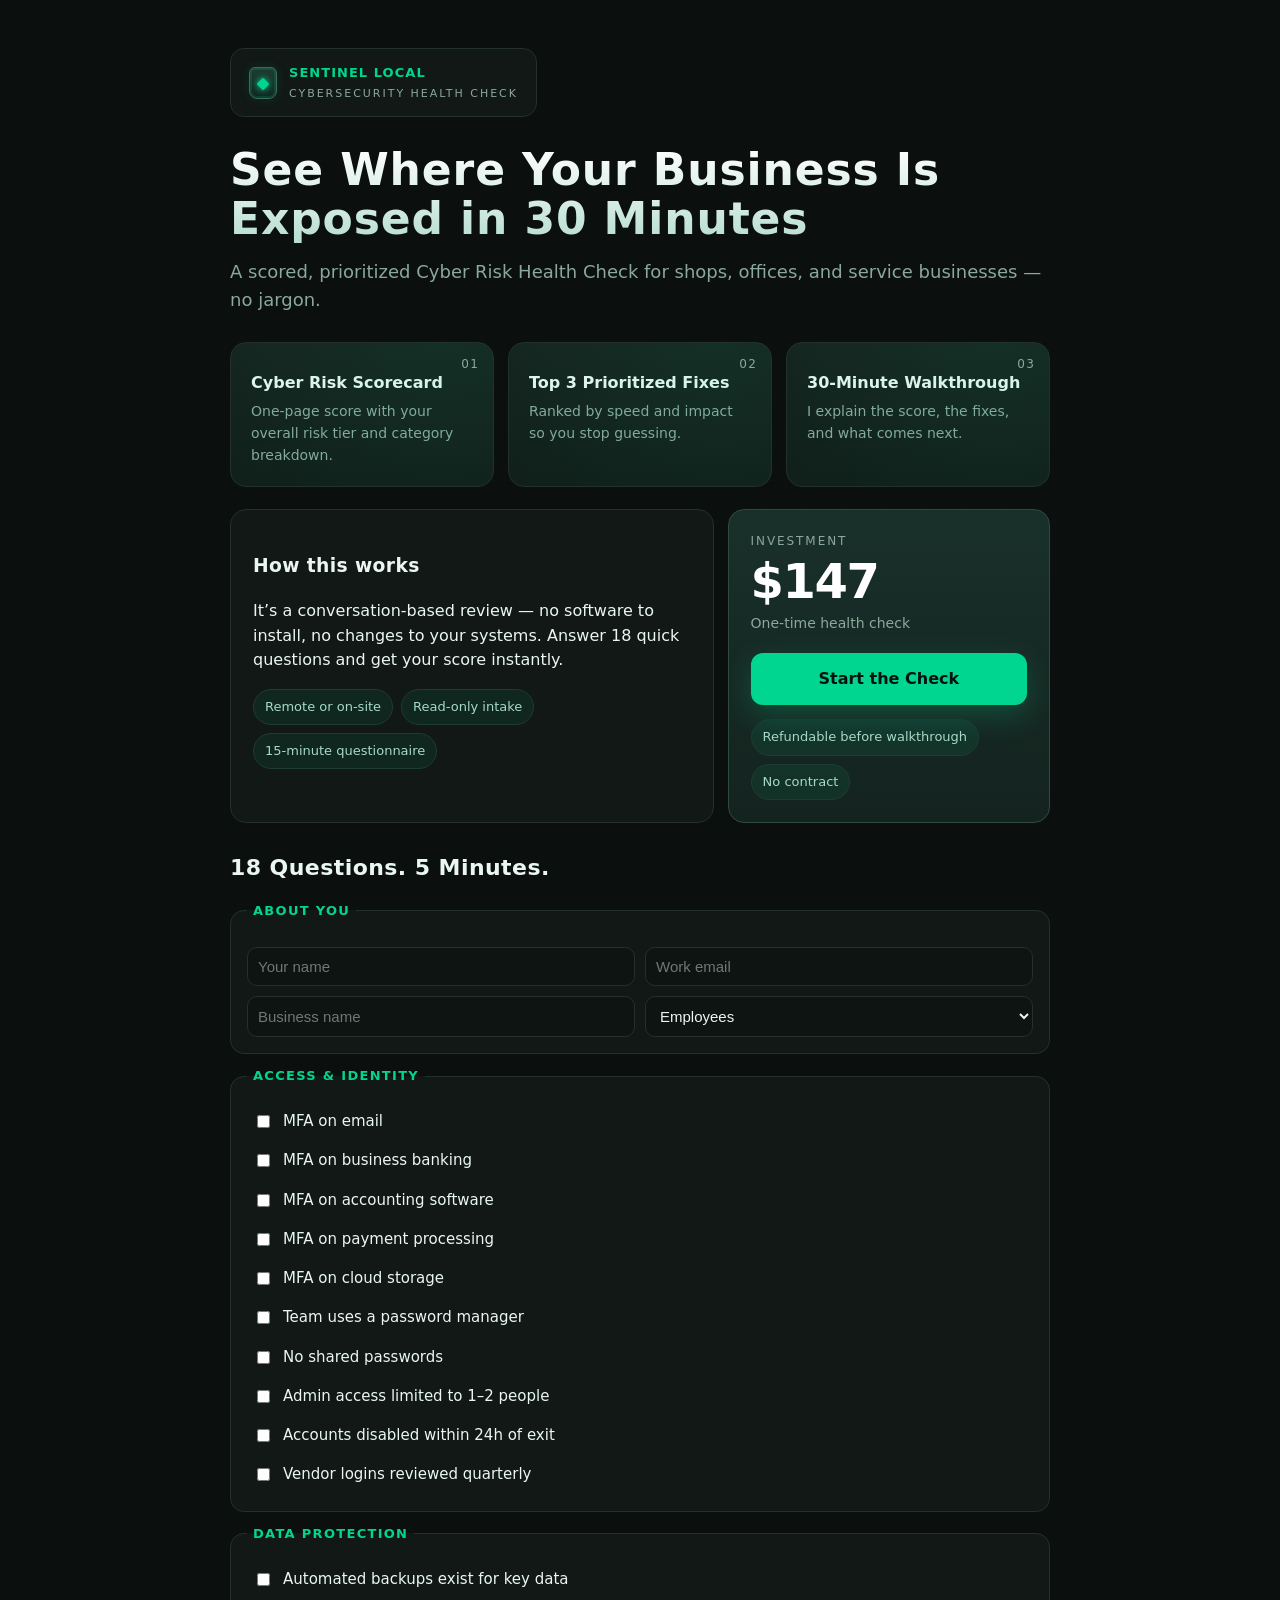
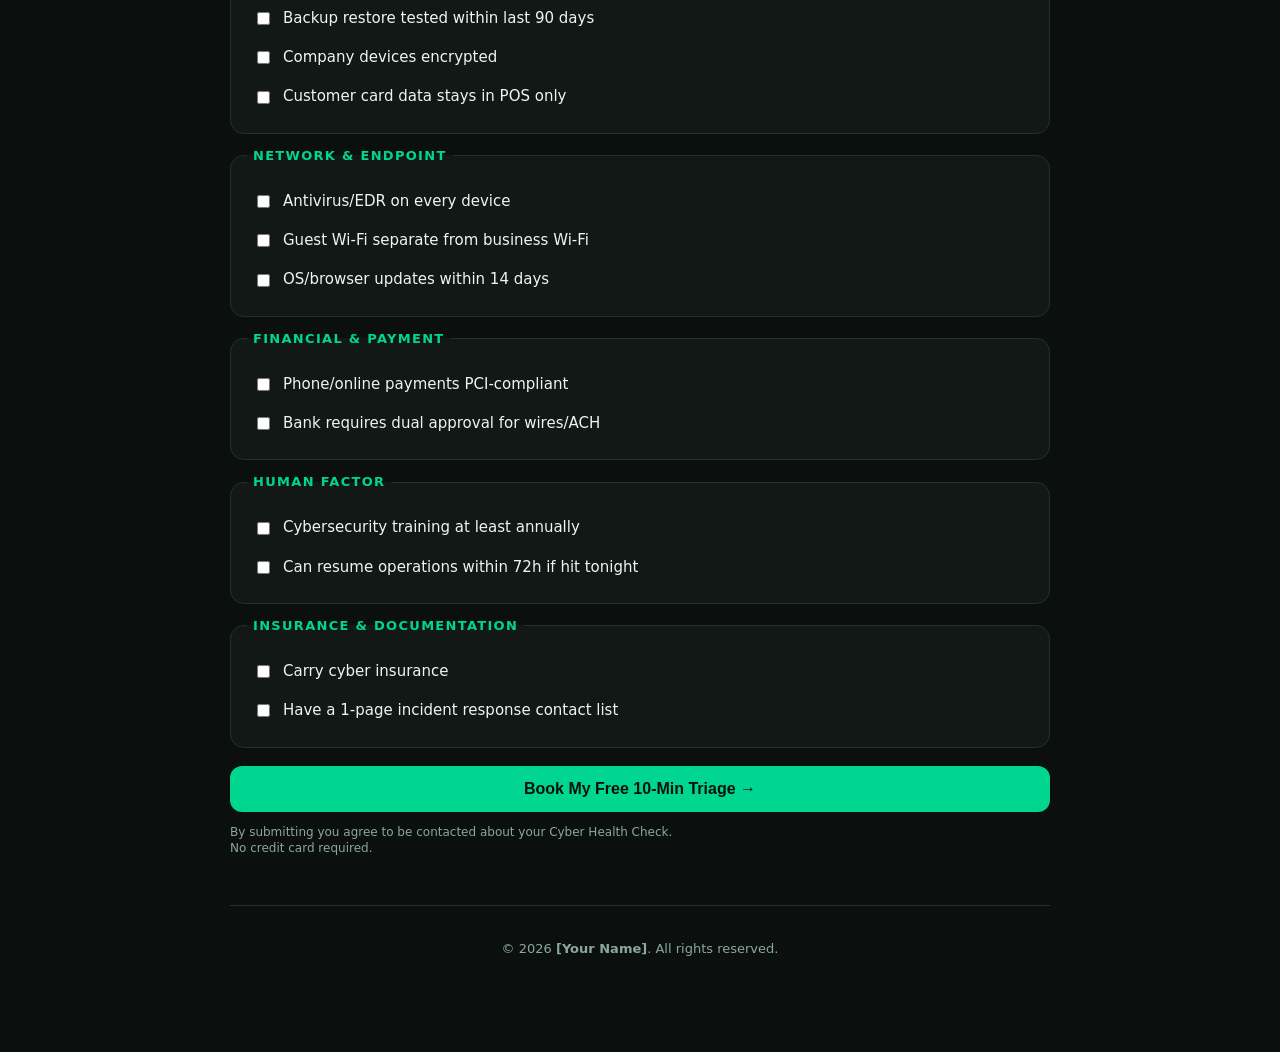
==== commit 8a92dab0: "Add booking + triage CTA" ====
--- a/index.html
+++ b/index.html
@@ -129,7 +129,11 @@
                     <label><input type="checkbox" name="incident_response_doc"> Have a 1-page incident response contact list</label>
                 </fieldset>
 
-                <button type="submit" class="submit">Compute My Score →</button>
+                <button type="submit" class="submit">Book My Free 10-Min Triage →</button>
+                <p style="color:  var(--muted); font-size: 12px; line-height: 1.4;">
+                  By submitting you agree to be contacted about your Cyber Health Check.
+                  <br>No credit card required.
+                </p>
             </form>
         </section>
 
@@ -146,10 +150,16 @@
                 <h2>What’s next?</h2>
                 <p class="actions-sub">Ready to fix the top gaps? I’ll walk you through the 3 prioritized fixes on a 30-minute call.</p>
                 <div id="fixes"></div>
-                <a id="book-btn" class="cta" href="#">Book Your Walkthrough →</a>
+                <div id="book-section" class="book-section" style="display:none;">
+                <h2>Book Your Triage Call</h2>
+                <p class="actions-sub">Choose a time and I’ll send your scorecard before we talk.</p>
+                <a class="cta" href="#" target="_blank" rel="noopener">Open Calendly (15 min)</a>
+                <br>
+                <a id="book-calendly-30" class="cta secondary" href="#" target="_blank" rel="noopener">Open Calendly (30 min)</a>
                 <p class="actions-contact">
-                    <strong>[Your Name]</strong> — [Phone] — [Website]
+                Or call/text <strong>[Phone]</strong>
                 </p>
+                </div>
             </div>
         </div>
 
